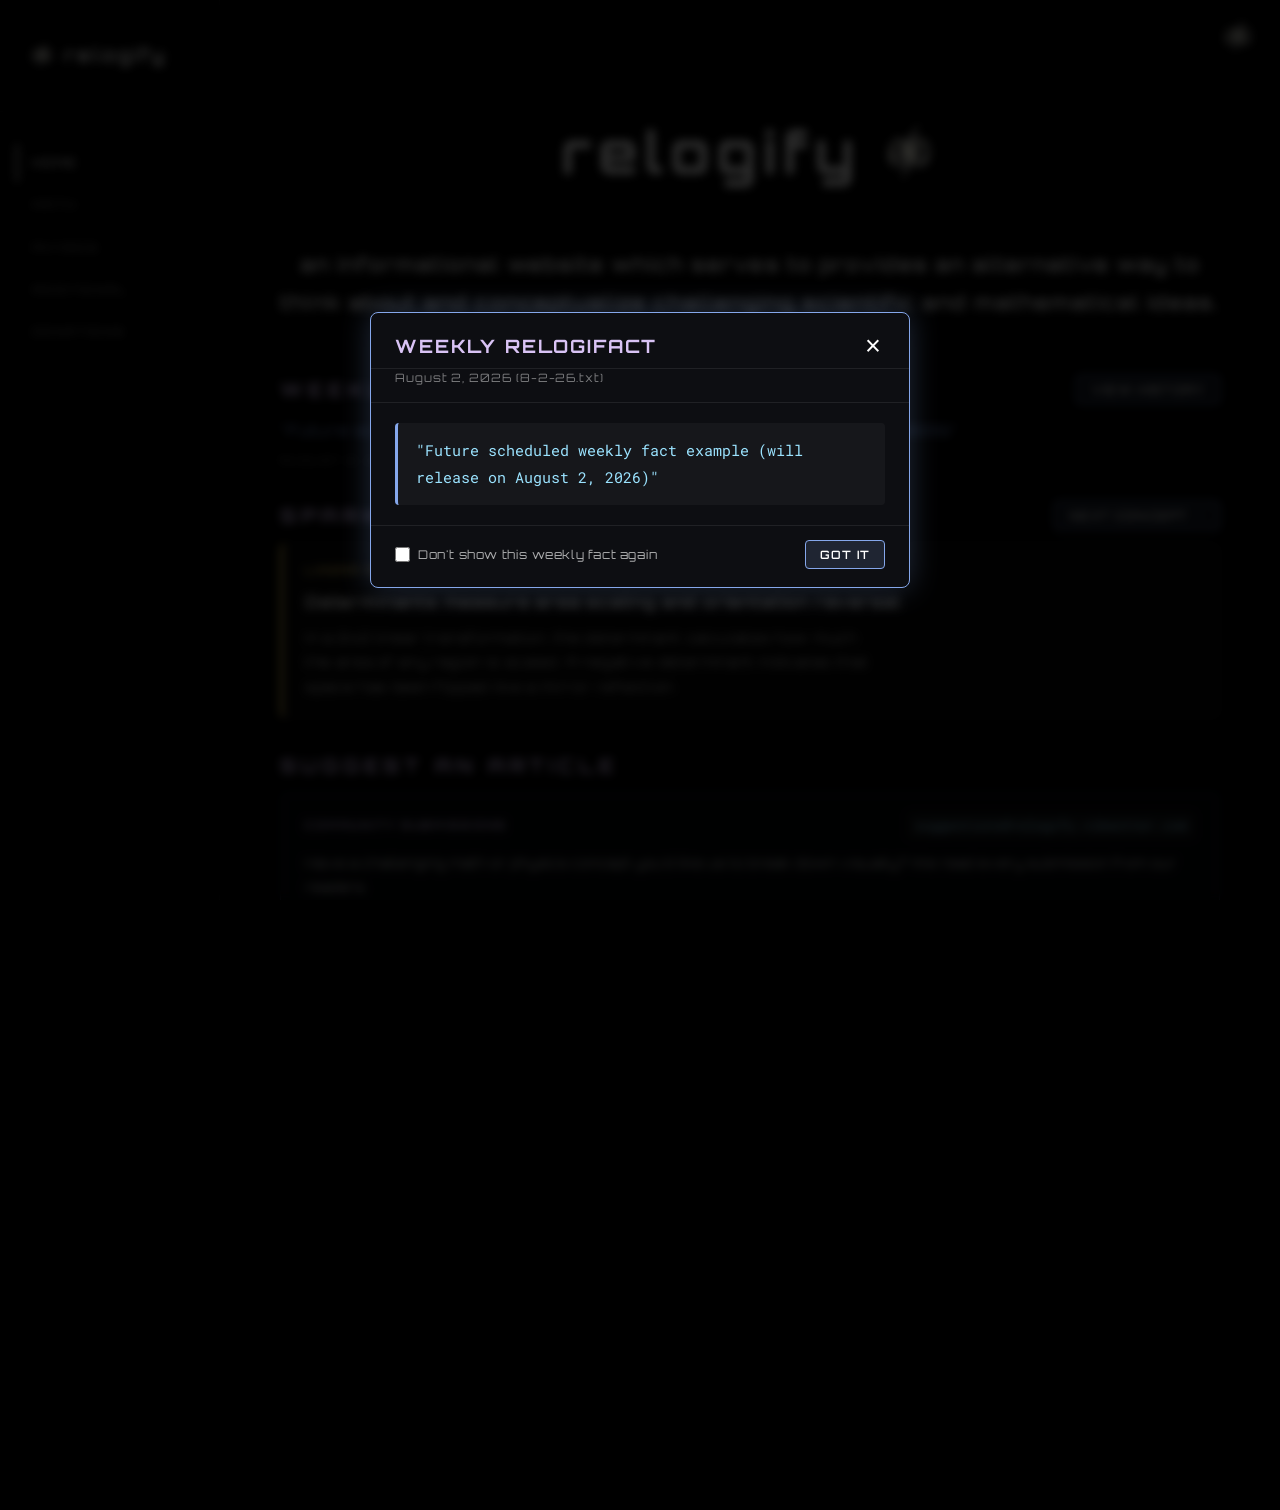
==== index.html @ 26fa9c1d "Fix #18: Add article suggestion email card and interactive concept explorer widget to homepage" ====
<!DOCTYPE html>

<!--

To add an image to any article

Drop the image file into images/
Copy the .article-layout block from the template
Change the src in .article-img-box img to point to your image
Add more .article-img-box divs if you need multiple images — they're all the same size automatically

---->>
<html lang="en">
<head>
  <meta charset="UTF-8">
  <meta name="viewport" content="width=device-width, initial-scale=1.0">
  <title>relogify</title>
  <meta name="description" content="An informational website which provides alternative ways to view and conceptualize challenging scientific and mathematical ideas. Updated every Sunday.">
  
  <link rel="canonical" href="https://relogify.vibeotter.com/">
  <meta property="og:url" content="https://relogify.vibeotter.com/">
  <meta property="og:title" content="relogify">
  <meta property="og:description" content="An informational website which provides alternative ways to view and conceptualize challenging scientific and mathematical ideas. Updated every Sunday.">
  <meta property="og:type" content="website">
  <meta property="og:image" content="https://relogify.vibeotter.com/images/og-cover.jpg">
  <meta name="twitter:card" content="summary_large_image">
  <meta name="twitter:title" content="relogify">
  <meta name="twitter:description" content="An informational website which provides alternative ways to view and conceptualize challenging scientific and mathematical ideas. Updated every Sunday.">
  <meta name="twitter:image" content="https://relogify.vibeotter.com/images/og-cover.jpg">
  
  <script type="application/ld+json">{"@context":"https://schema.org","@type":"WebSite","name":"relogify","url":"https://relogify.vibeotter.com/"}</script>
  
  <link rel="icon" type="image/png" href="images/favicon-1784979303819.png">
  <link rel="icon" type="image/png" sizes="16x16" href="images/favicon-16x16-1784979303819.png">
  <link rel="icon" type="image/png" sizes="32x32" href="images/favicon-32x32-1784979303819.png">
  <link rel="icon" type="image/png" sizes="48x48" href="images/favicon-48x48-1784979303819.png">
  <link rel="apple-touch-icon" sizes="180x180" href="images/apple-touch-icon-1784979303819.png">
  
  <link rel="preconnect" href="https://fonts.googleapis.com">
  <link rel="preconnect" href="https://fonts.gstatic.com" crossorigin>
  <link href="https://fonts.googleapis.com/css2?family=Orbitron:wght@400;500;600;700&family=Roboto+Mono:wght@400;500;700&display=swap" rel="stylesheet">
  <link rel="stylesheet" href="styles.css">
</head>
<body>
  <div class="layout">
    <!-- Sidebar Navigation -->
    <nav class="sidebar">
      <div class="sidebar-logo">
        <a href="index.html">
          <img src="images/lightning-bolt-infinity-logo.jpg" alt="Relogify logo" class="sidebar-logo-img">
          relogify
        </a>
      </div>
      <ul class="nav-links">
        <li><a href="index.html" class="nav-link active">Home</a></li>
        <li><a href="math.html" class="nav-link">Math</a></li>
        <li><a href="physics.html" class="nav-link">Physics</a></li>
        <li><a href="additional.html" class="nav-link">Additional</a></li>
        <li><a href="donations.html" class="nav-link">Donations</a></li>
      </ul>
    </nav>

    <!-- Main Content -->
    <main class="content">
      <div class="page-inner">
        <!-- Title -->
        <div class="site-main-title-wrap">
          <h1 class="site-main-title">relogify</h1>
          <img src="images/lightning-bolt-infinity-logo.jpg" alt="Relogify logo" class="home-title-logo">
        </div>

        <!-- Description -->
        <div class="section-block-2">
          <p class="section-text-4">an informational website which serves to provides an alternative way to think about and conceptualize challenging scientific and mathematical ideas.</p>
        <br>
        <br>
        </div>

        <!-- Weekly RelogiFact -->
        <div class="section-block">
          <div class="relogifact-header">
            <p class="section-label-big" style="margin: 0;">Weekly Relogifact</p>
            <button class="relogifact-history-btn" id="openHistoryBtn">View History</button>
          </div>
          <div class="current-weekly-fact" id="currentWeeklyFactBox">
            <div class="section-text-2" id="currentWeeklyFactText" style="font-size:0.95rem; line-height:1.8;">"<span class="section-text-3">1729</span> is the smallest number which can be expressed as the sum of two cubes in two different ways: <div class="math-equation">1729 = 1³ + 12³ = 9³ + 10³</div> This number is known as the Hardy-Ramanujan number, or Ramanujan's Constant, named after the mathematicians G.H. Hardy and Srinivasa Ramanujan."</div>
            <p class="section-label" id="currentWeeklyFactDate" style="margin-top: 8px;">July 30, 2026</p>
          </div>
        </div>

        <!-- Concept Explorer Widget -->
        <div class="section-block">
          <div class="relogifact-header">
            <p class="section-label-big" style="margin: 0;">Spark an Intuition &#9889;</p>
            <button class="relogifact-history-btn" id="nextConceptBtn">Next Concept &rarr;</button>
          </div>
          <div class="concept-explorer-card" id="conceptExplorerBox">
            <div class="concept-tag" id="conceptTag">LINEAR ALGEBRA</div>
            <p class="section-text-2" id="conceptTitle" style="font-size:1.02rem; font-weight:700; color:#fff; margin-bottom:8px;">Determinants measure area scaling and orientation reversal</p>
            <p class="section-text" id="conceptDesc" style="font-size:0.85rem; line-height:1.8; color:rgba(255,255,255,0.75);">In a 2x2 linear transformation, the determinant calculates how much the area of any region is scaled. A negative determinant indicates that space has been flipped like a mirror reflection.</p>
          </div>
        </div>

        <!-- Embedded Article Suggestion Email Card -->
        <div class="section-block">
          <p class="section-label-big">Suggest an Article</p>
          <div class="suggestion-card">
            <div class="suggestion-header">
              <span class="suggestion-tag">COMMUNITY SUBMISSIONS</span>
              <span class="suggestion-email">suggestions@relogify.vibeotter.com</span>
            </div>
            <p class="suggestion-desc">
              Have a challenging math or physics concept you'd like us to break down visually? We read every submission from our readers.
            </p>
            <div class="suggestion-actions">
              <a href="mailto:suggestions@relogify.vibeotter.com?subject=Relogify%20Article%20Suggestion" class="relogifact-history-btn suggestion-btn">
                &#9993; Email Suggestion
              </a>
            </div>
          </div>
        </div>

        <!-- Guide -->
        <div class="section-block">
          <p class="section-label">Guide</p>
          <p class="section-text">Click on the sidebar on the left and check out a section you're interested in. Click on any article for any topics in the section.</p>
        </div>

        <!-- Contact -->
        <div class="contact-section">
          <h2 class="contact-heading">Contact</h2>
          <div class="contact-boxes">
            <div class="contact-box">
              <p>Author and Founder: Prajwal Sharma- Gaire</p>
              <p>Email: gaireprajwal4@gmail.com</p>
              <p>Baltimore, Maryland</p>
            <br>
              <p> Web Admin and Frontend Developer: John Cummiskey </p>
              <p>Email: JohnMCummiskey@protonmail.com </p>
              <p>Baltimore, Maryland</p>
            </div>
            <div class="contact-box contact-box-right">
              <p>This website was created with the intention to spread what I know and love about math and science to other people, make sure to check out the Additional section!</p>
            </div>
          </div>
        </div>
      </div>
    </main>
  </div>

  <!-- ============================================================
       RELOGIFACT HISTORY MODAL POPUP
       Shows the date and fact of each Relogifact of the week.
       To add a new weekly Relogifact:
       1. Create a US date text file in weekly-facts/ (e.g. 8-6-26.txt)
       2. Add the filename to weekly-facts/index.txt
       ============================================================ -->
  <div class="modal-overlay" id="historyModal">
    <div class="modal-box">
      <div class="modal-header">
        <h2 class="modal-title">Weekly Relogifact History</h2>
        <div class="modal-header-actions">
          <button class="relogifact-history-btn sort-btn" id="sortHistoryBtn">Sort: Newest First &#8595;</button>
          <button class="modal-close" id="closeHistoryBtn" aria-label="Close modal">&times;</button>
        </div>
      </div>
      <p class="modal-subtitle">Archive of past weekly Relogifacts</p>
      <div class="modal-body" id="historyModalBody">
        <!-- Automatically populated from weekly-facts/ folder -->
      </div>
    </div>
  </div>

  <!-- ============================================================
       LATEST WEEKLY FACT POPUP MODAL
       Automatically pops up with the latest txt file from weekly-facts/
       Includes "Don't show again" option stored in localStorage
       ============================================================ -->
  <div class="modal-overlay" id="latestFactModal">
    <div class="modal-box latest-fact-box">
      <div class="modal-header">
        <h2 class="modal-title">Weekly Relogifact</h2>
        <button class="modal-close" id="closeLatestFactBtn" aria-label="Close modal">&times;</button>
      </div>
      <p class="modal-subtitle" id="latestFactDate">Loading date...</p>
      <div class="modal-body">
        <div class="latest-fact-text" id="latestFactText">
          Loading latest weekly fact...
        </div>
      </div>
      <div class="modal-footer">
        <label class="dont-show-again-label">
          <input type="checkbox" id="dontShowAgainCheckbox">
          <span>Don't show this weekly fact again</span>
        </label>
        <button class="relogifact-history-btn" id="closeLatestFactActionBtn">Got It</button>
      </div>
    </div>
  </div>

  <!-- Mobile Nav Toggle -->
  <button class="mobile-toggle" id="mobileToggle" aria-label="Toggle navigation">&#9776;</button>

  <img src="images/lightning-bolt-infinity-logo.jpg" alt="Relogify logo" class="top-right-logo">
  <script src="script.js" defer></script>
</body>
</html>
---- styles.css ----
/* ============================================
   RELOGIFY — Minimalistic Black & White Theme
   Font: Orbitron
============================================ */

*, *::before, *::after {
  box-sizing: border-box;
  margin: 0;
  padding: 0;
}

html, body {
  height: 100%;
  background-color: #000;
  color: #fff;
  font-family: 'Orbitron', Arial, sans-serif;
  font-size: 16px;
  line-height: 1.6;
  overflow-x: hidden;
}

a {
  color: inherit;
  text-decoration: none;
}

/* ============================================
   LAYOUT
============================================ */

.layout {
  display: flex;
  min-height: 100vh;
}

/* ============================================
   SIDEBAR
============================================ */

.sidebar {
  width: 220px;
  min-width: 220px;
  background-color: #000;
  border-right: 1px solid rgba(255, 255, 255, 0.1);
  display: flex;
  flex-direction: column;
  padding: 40px 0;
  position: fixed;
  top: 0;
  left: 0;
  height: 100vh;
  z-index: 100;
  transition: transform 0.3s ease;
}

.sidebar-logo {
  padding: 0 28px 40px;
  border-bottom: 1px solid rgba(255, 255, 255, 0.08);
  margin-bottom: 32px;
}

.sidebar-logo a {
  font-size: 1.2rem;
  font-weight: 700;
  letter-spacing: 0.15em;
  text-transform: lowercase;
  color: #fff;
  transition: opacity 0.2s ease;
  display: flex;
  align-items: center;
  gap: 8px;
}

.sidebar-logo a:hover {
  opacity: 0.7;
}

.nav-links {
  list-style: none;
  display: flex;
  flex-direction: column;
  gap: 4px;
  padding: 0 16px;
}

.nav-link {
  display: block;
  padding: 10px 14px;
  font-size: 0.72rem;
  font-weight: 500;
  letter-spacing: 0.12em;
  text-transform: uppercase;
  color: rgba(255, 255, 255, 0.45);
  border-left: 2px solid transparent;
  transition: color 0.2s ease, border-color 0.2s ease;
}

.nav-link:hover {
  color: #fff;
  border-left-color: rgba(255, 255, 255, 0.4);
}

.nav-link.active {
  color: #fff;
  border-left-color: #fff;
}

/* ============================================
   MAIN CONTENT
============================================ */

.content {
  margin-left: 220px;
  flex: 1;
  min-height: 100vh;
  display: flex;
  align-items: flex-start;
  padding: 80px 60px;
}

.page-inner {
  max-width: 960px;
  width: 100%;
}

.page-title {
  font-size: 37px;
  font-weight: 700;
  letter-spacing: 0.1em;
  text-transform: uppercase;
  line-height: 1.2;
  color: #fff;
}

.divider {
  width: 48px;
  height: 2px;
  background-color: #fff;
  margin: 24px 0;
  opacity: 0.6;
}

.page-intro {
  font-size: 0.85rem;
  font-weight: 400;
  letter-spacing: 0.06em;
  color: rgba(255, 255, 255, 0.6);
  max-width: 560px;
  line-height: 1.9;
}

/* ============================================
   LOGO IMAGE
============================================ */

.sidebar-logo-img {
  width: 28px;
  height: 28px;
  object-fit: contain;
  flex-shrink: 0;
}

.top-right-logo {
  position: fixed;
  top: 18px;
  right: 24px;
  z-index: 200;
  width: 36px;
  height: 36px;
  object-fit: contain;
  opacity: 0.9;
  transition: opacity 0.2s ease;
}

.top-right-logo:hover {
  opacity: 1;
}

/* ============================================
   HOMEPAGE — SITE MAIN TITLE
============================================ */

.site-main-title-wrap {
  display: flex;
  align-items: center;
  justify-content: center;
  gap: 18px;
  margin-bottom: 48px;
}

.site-main-title {
  font-size: clamp(2rem, 6vw, 3.6rem);
  font-weight: 700;
  letter-spacing: 0.12em;
  text-transform: lowercase;
  color: #fff;
  margin-bottom: 0;
}

.home-title-logo {
  width: clamp(40px, 6vw, 60px);
  height: clamp(40px, 6vw, 60px);
  object-fit: contain;
}

/* ============================================
   HOMEPAGE — SECTION BLOCKS
============================================ */

.section-block {
  margin-bottom: 32px;
}

.section-block-2 {
  margin-bottom:0px;
}

/* ============================================
   TYPOGRAPHY — SECTIONS & LABELS
============================================ */

.section-label,
.article-text .section-label,
.article-text p.section-label {
  font-family: 'Orbitron', Arial, sans-serif;
  font-size: 0.6rem;
  font-weight: 700;
  letter-spacing: 0.25em;
  text-transform: uppercase;
  color: rgba(255, 255, 255, 0.35);
  margin-bottom: 10px;
}

.section-label-big,
.article-text .section-label-big,
.article-text p.section-label-big {
  font-family: 'Orbitron', Arial, sans-serif;
  font-size: 1.22rem;
  font-weight: 700;
  letter-spacing: 0.25em;
  text-transform: uppercase;
  color: rgb(217, 195, 245);
  margin-bottom: 10px;
}

.section-text {
  font-family: 'Orbitron', Arial, sans-serif;
  font-size: 0.82rem;
  font-weight: 400;
  letter-spacing: 0.05em;
  color: rgb(255, 255, 255);
  line-height: 1.9;
  max-width: 580px;
}

.section-text-2 {
  font-family: 'Orbitron', Arial, sans-serif;
  font-size: 0.82rem;
  font-weight: 400;
  letter-spacing: 0.05em;
  color: rgb(133, 167, 235);
  line-height: 1.9;
  max-width: 100%;
}

.section-text-3,
.article-text .section-text-3,
.article-text p.section-text-3,
.article-text span.section-text-3 {
  font-family: 'Orbitron', Arial, sans-serif;
  font-size: 0.95rem;
  font-weight: 600;
  letter-spacing: 0.05em;
  color: rgba(231, 56, 94, 0.932);
  line-height: 1.9;
  max-width: 100%;
}

.section-text-4 {
  font-family: 'Orbitron', Arial, sans-serif;
  font-size: 1.267rem;
  font-weight: 700;
  letter-spacing: 0.05em;
  color: rgba(255, 255, 255, 0.881);
  line-height: 1.9;
  max-width: 100%;
  text-align: center;
}

/* ============================================
   ARTICLE SUBHEADINGS & HIGHLIGHT TEXT
============================================ */

.subheading-purple,
.article-text .subheading-purple,
.article-text p.subheading-purple {
  font-family: 'Orbitron', Arial, sans-serif;
  font-size: 1.05rem;
  font-weight: 700;
  letter-spacing: 0.15em;
  text-transform: uppercase;
  color: rgb(217, 195, 245);
  margin-top: 24px;
  margin-bottom: 12px;
}

.subheading-red,
.article-text .subheading-red,
.article-text p.subheading-red {
  font-family: 'Orbitron', Arial, sans-serif;
  font-size: 1.05rem;
  font-weight: 700;
  letter-spacing: 0.08em;
  color: rgba(231, 56, 94, 0.932);
  margin-top: 24px;
  margin-bottom: 12px;
}

.subheading-yellow,
.article-text .subheading-yellow,
.article-text p.subheading-yellow {
  font-family: 'Orbitron', Arial, sans-serif;
  font-size: 1.22rem;
  font-weight: 700;
  letter-spacing: 0.2em;
  text-transform: uppercase;
  color: #ffd866;
  margin-top: 24px;
  margin-bottom: 12px;
}

.text-red,
.article-text .text-red,
.article-text span.text-red,
.article-text u.text-red {
  font-family: 'Orbitron', Arial, sans-serif;
  font-weight: 700;
  color: rgba(231, 56, 94, 0.932);
}

.text-yellow,
.article-text .text-yellow,
.article-text span.text-yellow {
  font-family: 'Orbitron', Arial, sans-serif;
  font-weight: 700;
  color: #ffd866;
}

.text-green,
.article-text .text-green,
.article-text span.text-green {
  font-family: 'Orbitron', Arial, sans-serif;
  font-weight: 700;
  color: #69f0ae;
}

.article-note,
.article-text .article-note,
.article-text p.article-note {
  font-size: 0.78rem;
  color: rgba(255, 255, 255, 0.45);
  line-height: 1.7;
  font-style: italic;
  margin: 12px 0;
}

/* ============================================
   HOMEPAGE — CONTACT
============================================ */

.contact-section {
  margin-top: 56px;
}

.contact-heading {
  font-size: clamp(1.4rem, 3vw, 2rem);
  font-weight: 700;
  letter-spacing: 0.12em;
  text-transform: uppercase;
  color: #fff;
  margin-bottom: 28px;
}

.contact-boxes {
  display: grid;
  grid-template-columns: 1fr 1fr;
  gap: 0;
  border: 1px solid rgba(255, 255, 255, 0.15);
  border-bottom: none;
}

.contact-box {
  padding: 28px 24px;
  font-size: 0.78rem;
  font-weight: 400;
  letter-spacing: 0.05em;
  color: rgba(255, 255, 255, 0.75);
  line-height: 1.85;
}

.contact-box-right {
  border-left: 1px solid rgba(255, 255, 255, 0.15);
}

/* ============================================
   SECTION PAGES — SUBTITLE & ARTICLE LIST
============================================ */

.section-subtitle {
  font-family: 'Orbitron', Arial, sans-serif;
  font-size: 21px;
  font-weight: 600;
  letter-spacing: 0.06em;
  color: #d6d6d6;
  line-height: 1.7;
  margin-bottom: 28px;
}

.section-click-prompt {
  font-family: 'Orbitron', Arial, sans-serif;
  font-size: 16px;
  font-weight: 400;
  letter-spacing: 0.08em;
  color: rgba(255, 255, 255, 0.45);
  margin-bottom: 24px;
}

.article-list {
  list-style: none;
  padding: 0;
  margin: 0;
  display: flex;
  flex-direction: column;
  gap: 14px;
}

.article-list li a {
  font-size: 0.82rem;
  font-weight: 500;
  letter-spacing: 0.08em;
  color: #fff;
  text-decoration: none;
  transition: opacity 0.2s ease;
}

.article-list li a:hover {
  opacity: 0.55;
}

/* ============================================
   ARTICLE PAGES — TEXT & IMAGE LAYOUT SYSTEM
   ============================================

   Use this system on every article page:

   <div class="article-layout">
     <div class="article-text">
       <p>Your article text here...</p>
     </div>
     <div class="article-images">
       <div class="article-img-box">
         <img src="images/your-image.png" alt="Description">
       </div>
       <!-- Add more .article-img-box blocks for more images -->
     </div>
   </div>

   Each .article-img-box is equally sized.
   Images never touch text — 7px gap is enforced.
============================================ */

.article-layout {
  display: flex;
  flex-direction: row;
  align-items: flex-start;
  gap: 7px;
  margin-top: 8px;
}

.article-text {
  flex: 1;
  min-width: 0;
}

.article-text p:not([class*="section-"]) {
  font-size: 0.85rem;
  font-weight: 400;
  letter-spacing: 0.04em;
  color: rgba(255, 255, 255, 0.8);
  line-height: 2;
}

.article-images {
  display: flex;
  flex-direction: column;
  gap: 7px;
  width: 280px;
  min-width: 280px;
  flex-shrink: 0;
}

.article-img-box {
  width: 280px;
  height: 210px;
  background-color: rgba(255, 255, 255, 0.03);
  border: 1px solid rgba(255, 255, 255, 0.1);
  border-radius: 6px;
  overflow: hidden;
  display: flex;
  align-items: center;
  justify-content: center;
}

.article-img-box img {
  width: 100%;
  height: 100%;
  object-fit: contain;
  padding: 6px;
}

/* Big image box modifier for featured or proof diagrams */
.article-img-box.big,
.article-img-box-big {
  width: 100%;
  max-width: 720px;
  height: auto;
  min-height: 380px;
  background-color: rgba(255, 255, 255, 0.03);
  border: 1px solid rgba(255, 255, 255, 0.1);
  border-radius: 6px;
  overflow: hidden;
  display: flex;
  align-items: center;
  justify-content: center;
  margin: 24px 0;
}

.article-img-box.big img,
.article-img-box-big img {
  width: 100%;
  height: auto;
  max-height: 520px;
  object-fit: contain;
  padding: 12px;
}

/* ============================================
   MATH EQUATIONS & NOTATION
   Use .math-equation for standalone equations
   Use .math-inline for inline math notation
============================================ */

.math-equation {
  font-family: 'Roboto Mono', 'Courier New', monospace;
  font-size: 0.95rem;
  font-weight: 500;
  color: #9be3ff;
  background-color: rgba(255, 255, 255, 0.04);
  border-left: 3px solid rgb(133, 167, 235);
  padding: 10px 16px;
  margin: 14px 0;
  border-radius: 4px;
  display: block;
  width: fit-content;
  max-width: 100%;
  overflow-x: auto;
  line-height: 1.6;
  letter-spacing: 0.02em;
}

.math-inline {
  font-family: 'Roboto Mono', 'Courier New', monospace;
  font-size: 0.9rem;
  font-weight: 500;
  color: #9be3ff;
  background-color: rgba(255, 255, 255, 0.05);
  padding: 2px 6px;
  border-radius: 4px;
}

/* ============================================
   WIP (WORK IN PROGRESS) SYMBOL FOR UNFINISHED ARTICLES
   How to use:
   Add <span class="wip-badge">🚧 WIP</span> after any unfinished article link
   Or add class="wip" to any <a> tag
============================================ */

.wip-badge,
a.wip::after {
  display: inline-block;
  font-size: 0.65rem;
  font-weight: 700;
  letter-spacing: 0.12em;
  text-transform: uppercase;
  color: #ffd866;
  background-color: rgba(255, 216, 102, 0.12);
  border: 1px solid rgba(255, 216, 102, 0.35);
  padding: 2px 7px;
  border-radius: 4px;
  margin-left: 8px;
  vertical-align: middle;
}

a.wip::after {
  content: "🚧 WIP";
}

/* ============================================
   ARTICLE BODY (fallback for plain text pages)
============================================ */

.article-body {
  font-size: 0.85rem;
  font-weight: 400;
  letter-spacing: 0.04em;
  color: rgba(255, 255, 255, 0.8);
  line-height: 2;
  max-width: 640px;
}

/* ============================================
   CARDS (Homepage)
============================================ */

.card-grid {
  display: grid;
  grid-template-columns: repeat(auto-fit, minmax(240px, 1fr));
  gap: 20px;
  margin-top: 52px;
}

.card {
  display: block;
  border: 1px solid rgba(255, 255, 255, 0.12);
  padding: 32px 28px;
  transition: border-color 0.25s ease, background-color 0.25s ease;
  cursor: pointer;
}

.card:hover {
  border-color: rgba(255, 255, 255, 0.5);
  background-color: rgba(255, 255, 255, 0.03);
}

.card-label {
  display: block;
  font-size: 0.65rem;
  font-weight: 600;
  letter-spacing: 0.2em;
  color: rgba(255, 255, 255, 0.3);
  margin-bottom: 14px;
}

.card-title {
  font-size: 1rem;
  font-weight: 700;
  letter-spacing: 0.1em;
  text-transform: uppercase;
  color: #fff;
  margin-bottom: 12px;
}

.card-desc {
  font-size: 0.75rem;
  font-weight: 400;
  letter-spacing: 0.05em;
  color: rgba(255, 255, 255, 0.5);
  line-height: 1.85;
}

/* ============================================
   DONATION BUTTON
============================================ */

.donation-button {
  display: inline-block;
  padding: 10px 22px;
  border-radius: 6px;
  color: inherit;
  border: 2px solid currentColor;
  font-weight: 600;
  text-decoration: none;
  margin-top: 32px;
  transition: background-color 0.2s ease, color 0.2s ease;
}

.donation-button:hover {
  background-color: #fff;
  color: #000;
}

/* ============================================
   MOBILE TOGGLE BUTTON
============================================ */

.mobile-toggle {
  display: none;
  position: fixed;
  top: 18px;
  left: 18px;
  z-index: 200;
  background: #000;
  border: 1px solid rgba(255, 255, 255, 0.25);
  color: #fff;
  font-size: 1.1rem;
  width: 40px;
  height: 40px;
  cursor: pointer;
  align-items: center;
  justify-content: center;
  font-family: 'Orbitron', Arial, sans-serif;
}

/* ============================================
   RELOGIFACT HISTORY FEATURE (BUTTON & MODAL)
============================================ */

.relogifact-header {
  display: flex;
  align-items: center;
  justify-content: space-between;
  flex-wrap: wrap;
  gap: 12px;
  margin-bottom: 12px;
}

.current-weekly-fact {
  margin-top: 10px;
}

.relogifact-history-btn {
  font-family: 'Orbitron', sans-serif;
  font-size: 0.72rem;
  font-weight: 600;
  letter-spacing: 0.1em;
  text-transform: uppercase;
  color: #fff;
  background-color: rgba(133, 167, 235, 0.15);
  border: 1px solid rgb(133, 167, 235);
  border-radius: 4px;
  padding: 6px 14px;
  cursor: pointer;
  transition: all 0.2s ease;
}

.relogifact-history-btn:hover {
  background-color: rgb(133, 167, 235);
  color: #000;
  box-shadow: 0 0 12px rgba(133, 167, 235, 0.4);
}

/* Modal Overlay */
.modal-overlay {
  position: fixed;
  top: 0;
  left: 0;
  width: 100%;
  height: 100%;
  background-color: rgba(0, 0, 0, 0.82);
  backdrop-filter: blur(5px);
  z-index: 1000;
  display: flex;
  align-items: center;
  justify-content: center;
  padding: 20px;
  opacity: 0;
  visibility: hidden;
  transition: opacity 0.25s ease, visibility 0.25s ease;
}

.modal-overlay.open {
  opacity: 1;
  visibility: visible;
}

/* Modal Box */
.modal-box {
  background-color: #0d0e12;
  border: 1px solid rgba(255, 255, 255, 0.18);
  border-radius: 8px;
  width: 100%;
  max-width: 620px;
  max-height: 80vh;
  display: flex;
  flex-direction: column;
  box-shadow: 0 10px 40px rgba(0, 0, 0, 0.9);
  overflow: hidden;
}

.modal-header {
  display: flex;
  align-items: center;
  justify-content: space-between;
  padding: 18px 24px 8px;
  border-bottom: 1px solid rgba(255, 255, 255, 0.08);
}

.modal-title {
  font-size: 1.15rem;
  font-weight: 700;
  letter-spacing: 0.1em;
  text-transform: uppercase;
  color: rgb(217, 195, 245);
  margin: 0;
}

.modal-close {
  background: none;
  border: none;
  color: #fff;
  font-size: 1.7rem;
  line-height: 1;
  cursor: pointer;
  padding: 0 4px;
  transition: color 0.2s ease;
}

.modal-close:hover {
  color: rgba(231, 56, 94, 0.932);
}

.modal-subtitle {
  font-size: 0.72rem;
  letter-spacing: 0.08em;
  color: rgba(255, 255, 255, 0.45);
  padding: 0 24px 14px;
  margin: 0;
  border-bottom: 1px solid rgba(255, 255, 255, 0.08);
}

/* Modal Body (scrollable list of cards) */
.modal-body {
  padding: 20px 24px;
  overflow-y: auto;
  display: flex;
  flex-direction: column;
  gap: 16px;
}

/* Individual History Card */
.history-card {
  background-color: rgba(255, 255, 255, 0.03);
  border: 1px solid rgba(255, 255, 255, 0.1);
  border-radius: 6px;
  padding: 16px;
  transition: border-color 0.2s ease;
}

.history-card:hover {
  border-color: rgb(133, 167, 235);
}

.history-date {
  font-size: 0.75rem;
  font-weight: 700;
  letter-spacing: 0.15em;
  text-transform: uppercase;
  color: rgb(133, 167, 235);
  margin-bottom: 8px;
}

.history-fact {
  font-size: 0.85rem;
  line-height: 1.8;
  color: rgba(255, 255, 255, 0.85);
}

/* ============================================
   INTERACTIVE HOMEPAGE WIDGETS & SUGGESTION EMAIL
============================================ */

.concept-explorer-card {
  background: rgba(255, 255, 255, 0.03);
  border: 1px solid rgba(255, 255, 255, 0.15);
  border-left: 3px solid #ffd866;
  border-radius: 6px;
  padding: 18px 22px;
  transition: all 0.25s ease;
}

.concept-explorer-card:hover {
  border-color: rgba(255, 216, 102, 0.5);
  box-shadow: 0 0 20px rgba(255, 216, 102, 0.12);
}

.concept-tag {
  font-family: 'Orbitron', Arial, sans-serif;
  font-size: 0.65rem;
  font-weight: 700;
  letter-spacing: 0.18em;
  color: #ffd866;
  margin-bottom: 8px;
}

.suggestion-card {
  background: rgba(133, 167, 235, 0.04);
  border: 1px solid rgba(133, 167, 235, 0.25);
  border-radius: 8px;
  padding: 20px 24px;
  display: flex;
  flex-direction: column;
  gap: 12px;
  transition: all 0.25s ease;
}

.suggestion-card:hover {
  border-color: rgb(133, 167, 235);
  box-shadow: 0 0 24px rgba(133, 167, 235, 0.2);
}

.suggestion-header {
  display: flex;
  align-items: center;
  justify-content: space-between;
  flex-wrap: wrap;
  gap: 10px;
}

.suggestion-tag {
  font-family: 'Orbitron', Arial, sans-serif;
  font-size: 0.65rem;
  font-weight: 700;
  letter-spacing: 0.18em;
  color: rgb(217, 195, 245);
}

.suggestion-email {
  font-family: 'Roboto Mono', monospace;
  font-size: 0.8rem;
  color: #9be3ff;
  background: rgba(255, 255, 255, 0.06);
  padding: 3px 8px;
  border-radius: 4px;
}

.suggestion-desc {
  font-size: 0.84rem;
  line-height: 1.8;
  color: rgba(255, 255, 255, 0.8);
  margin: 0;
}

.suggestion-actions {
  display: flex;
  justify-content: flex-start;
  margin-top: 4px;
}

.suggestion-btn {
  text-decoration: none;
  display: inline-block;
}

/* ============================================
   LATEST WEEKLY FACT POPUP & ARCHIVE ENHANCEMENTS
============================================ */

.latest-fact-box {
  max-width: 540px;
  border: 1px solid rgb(133, 167, 235);
  box-shadow: 0 0 30px rgba(133, 167, 235, 0.25);
}

.latest-fact-text {
  font-family: 'Roboto Mono', 'Courier New', monospace;
  font-size: 0.95rem;
  line-height: 1.8;
  color: #9be3ff;
  background: rgba(255, 255, 255, 0.04);
  border-left: 3px solid rgb(133, 167, 235);
  padding: 14px 18px;
  border-radius: 4px;
}

.modal-footer {
  display: flex;
  align-items: center;
  justify-content: space-between;
  flex-wrap: wrap;
  gap: 12px;
  padding: 14px 24px 18px;
  border-top: 1px solid rgba(255, 255, 255, 0.08);
}

.dont-show-again-label {
  display: flex;
  align-items: center;
  gap: 8px;
  font-size: 0.75rem;
  letter-spacing: 0.05em;
  color: rgba(255, 255, 255, 0.65);
  cursor: pointer;
  user-select: none;
}

.dont-show-again-label input[type="checkbox"] {
  accent-color: rgb(133, 167, 235);
  cursor: pointer;
  width: 15px;
  height: 15px;
}

.modal-header-actions {
  display: flex;
  align-items: center;
  gap: 12px;
}

.sort-btn {
  font-size: 0.65rem;
  padding: 4px 10px;
}

/* ============================================
   RESPONSIVE
============================================ */

@media (max-width: 768px) {
  .mobile-toggle {
    display: flex;
  }

  .sidebar {
    transform: translateX(-100%);
  }

  .sidebar.open {
    transform: translateX(0);
  }

  .content {
    margin-left: 0;
    padding: 80px 24px 40px;
  }

  .card-grid {
    grid-template-columns: 1fr;
  }

  .contact-boxes {
    grid-template-columns: 1fr;
  }

  .contact-box-right {
    border-left: none;
    border-top: 1px solid rgba(255, 255, 255, 0.15);
  }

  /* Article layout stacks on mobile */
  .article-layout {
    flex-direction: column;
  }

  .article-images {
    width: 100%;
    min-width: auto;
    flex-direction: row;
    flex-wrap: wrap;
  }

  .article-img-box {
    width: 100%;
    height: auto;
    aspect-ratio: 4 / 3;
  }

  .article-img-box.big,
  .article-img-box-big {
    width: 100%;
    height: auto;
    min-height: 220px;
    aspect-ratio: auto;
  }
}

@media (max-width: 480px) {
  .page-title {
    font-size: 37px;
  }

  .content {
    padding: 80px 20px 40px;
  }

  .modal-box {
    max-height: 90vh;
  }

  .modal-header, .modal-body {
    padding-left: 16px;
    padding-right: 16px;
  }
}
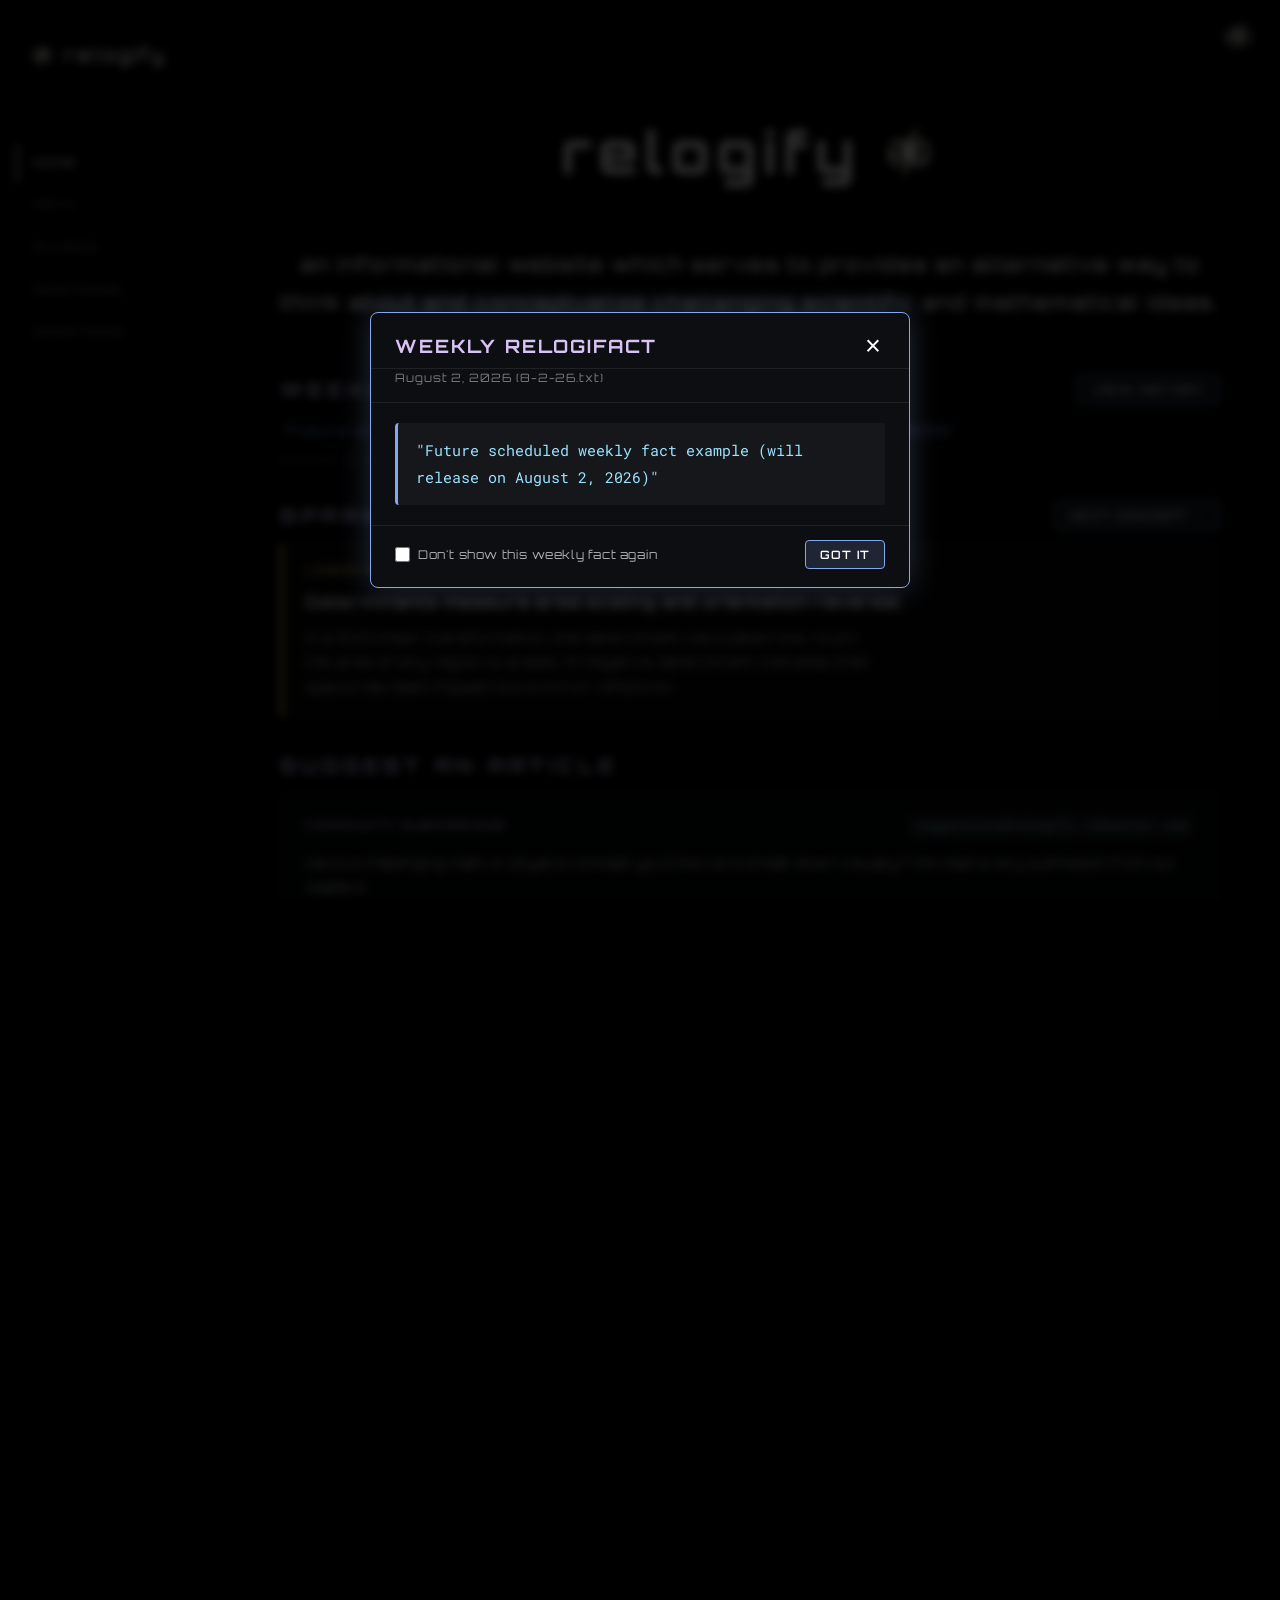
==== commit 7e37ec4d: "Fix #19: Upgrade Contact section with Creator Profile cards, photo avatar placeholders, and resume/p" ====
--- a/index.html
+++ b/index.html
@@ -126,22 +126,53 @@
           <p class="section-text">Click on the sidebar on the left and check out a section you're interested in. Click on any article for any topics in the section.</p>
         </div>
 
-        <!-- Contact -->
+        <!-- Creators & Contact Section -->
         <div class="contact-section">
-          <h2 class="contact-heading">Contact</h2>
-          <div class="contact-boxes">
-            <div class="contact-box">
-              <p>Author and Founder: Prajwal Sharma- Gaire</p>
-              <p>Email: gaireprajwal4@gmail.com</p>
-              <p>Baltimore, Maryland</p>
-            <br>
-              <p> Web Admin and Frontend Developer: John Cummiskey </p>
-              <p>Email: JohnMCummiskey@protonmail.com </p>
-              <p>Baltimore, Maryland</p>
-            </div>
-            <div class="contact-box contact-box-right">
-              <p>This website was created with the intention to spread what I know and love about math and science to other people, make sure to check out the Additional section!</p>
-            </div>
+          <h2 class="contact-heading">Creators & Contact</h2>
+          <div class="creator-cards">
+            <!-- Creator 1: Author and Founder -->
+            <div class="creator-card">
+              <div class="creator-avatar-wrap">
+                <img src="images/lightning-bolt-infinity-logo.jpg" alt="Prajwal Sharma-Gaire avatar placeholder" class="creator-avatar">
+              </div>
+              <div class="creator-info">
+                <h3 class="creator-name">Prajwal Sharma-Gaire</h3>
+                <p class="creator-role">Author & Founder</p>
+                <p class="creator-location">&#128205; Baltimore, Maryland</p>
+                <p class="creator-bio">
+                  Passionate about theoretical physics, mathematical proofs, and providing intuitive geometric explanations for challenging scientific ideas. Dedicated to making advanced math and science accessible to curious minds.
+                </p>
+                <div class="creator-links">
+                  <a href="mailto:gaireprajwal4@gmail.com" class="relogifact-history-btn creator-btn">&#9993; Email</a>
+                  <a href="#" class="relogifact-history-btn creator-btn creator-btn-alt" title="Portfolio placeholder">Portfolio</a>
+                  <a href="#" class="relogifact-history-btn creator-btn creator-btn-alt" title="Resume placeholder">Resume</a>
+                </div>
+              </div>
+            </div>
+
+            <!-- Creator 2: Web Admin and Frontend Developer -->
+            <div class="creator-card">
+              <div class="creator-avatar-wrap">
+                <img src="images/lightning-bolt-infinity-logo.jpg" alt="John Cummiskey avatar placeholder" class="creator-avatar">
+              </div>
+              <div class="creator-info">
+                <h3 class="creator-name">John Cummiskey</h3>
+                <p class="creator-role">Web Admin & Frontend Developer</p>
+                <p class="creator-location">&#128205; Baltimore, Maryland</p>
+                <p class="creator-bio">
+                  Focused on building clean, high-performance static websites with futuristic sci-fi aesthetics and responsive interactive experiences. Experienced in vanilla frontend architecture and UX design.
+                </p>
+                <div class="creator-links">
+                  <a href="mailto:JohnMCummiskey@protonmail.com" class="relogifact-history-btn creator-btn">&#9993; Email</a>
+                  <a href="#" class="relogifact-history-btn creator-btn creator-btn-alt" title="Portfolio placeholder">Portfolio</a>
+                  <a href="#" class="relogifact-history-btn creator-btn creator-btn-alt" title="GitHub placeholder">GitHub</a>
+                </div>
+              </div>
+            </div>
+          </div>
+
+          <div class="contact-footer-note">
+            <p>This website was created with the intention to spread what I know and love about math and science to other people, make sure to check out the Additional section!</p>
           </div>
         </div>
       </div>
--- a/styles.css
+++ b/styles.css
@@ -1012,6 +1012,120 @@
 }
 
 /* ============================================
+   CREATORS & CONTACT SECTION (RESUME/PORTFOLIO READY)
+============================================ */
+
+.creator-cards {
+  display: grid;
+  grid-template-columns: repeat(auto-fit, minmax(280px, 1fr));
+  gap: 20px;
+  margin-top: 18px;
+  margin-bottom: 24px;
+}
+
+.creator-card {
+  background: rgba(255, 255, 255, 0.03);
+  border: 1px solid rgba(255, 255, 255, 0.15);
+  border-radius: 8px;
+  padding: 22px;
+  display: flex;
+  flex-direction: column;
+  gap: 16px;
+  transition: all 0.25s ease;
+}
+
+.creator-card:hover {
+  border-color: rgb(217, 195, 245);
+  box-shadow: 0 0 25px rgba(217, 195, 245, 0.12);
+}
+
+.creator-avatar-wrap {
+  width: 72px;
+  height: 72px;
+  border-radius: 50%;
+  overflow: hidden;
+  border: 2px solid rgb(133, 167, 235);
+  background: rgba(0, 0, 0, 0.5);
+  flex-shrink: 0;
+}
+
+.creator-avatar {
+  width: 100%;
+  height: 100%;
+  object-fit: cover;
+}
+
+.creator-info {
+  display: flex;
+  flex-direction: column;
+  gap: 6px;
+}
+
+.creator-name {
+  font-family: 'Orbitron', Arial, sans-serif;
+  font-size: 1.05rem;
+  font-weight: 700;
+  color: #fff;
+  margin: 0;
+}
+
+.creator-role {
+  font-family: 'Orbitron', Arial, sans-serif;
+  font-size: 0.72rem;
+  font-weight: 600;
+  letter-spacing: 0.08em;
+  color: rgb(133, 167, 235);
+  text-transform: uppercase;
+  margin: 0;
+}
+
+.creator-location {
+  font-size: 0.78rem;
+  color: rgba(255, 255, 255, 0.5);
+  margin: 0;
+}
+
+.creator-bio {
+  font-size: 0.84rem;
+  line-height: 1.8;
+  color: rgba(255, 255, 255, 0.82);
+  margin: 8px 0 12px;
+}
+
+.creator-links {
+  display: flex;
+  flex-wrap: wrap;
+  gap: 8px;
+}
+
+.creator-btn {
+  text-decoration: none;
+  font-size: 0.68rem;
+  padding: 5px 12px;
+}
+
+.creator-btn-alt {
+  background: rgba(255, 255, 255, 0.06);
+  border-color: rgba(255, 255, 255, 0.2);
+  color: rgba(255, 255, 255, 0.85);
+}
+
+.creator-btn-alt:hover {
+  background: #fff;
+  color: #000;
+  border-color: #fff;
+  box-shadow: 0 0 12px rgba(255, 255, 255, 0.4);
+}
+
+.contact-footer-note {
+  border-top: 1px solid rgba(255, 255, 255, 0.1);
+  padding-top: 18px;
+  font-size: 0.84rem;
+  line-height: 1.8;
+  color: rgba(255, 255, 255, 0.65);
+}
+
+/* ============================================
    RESPONSIVE
 ============================================ */
 
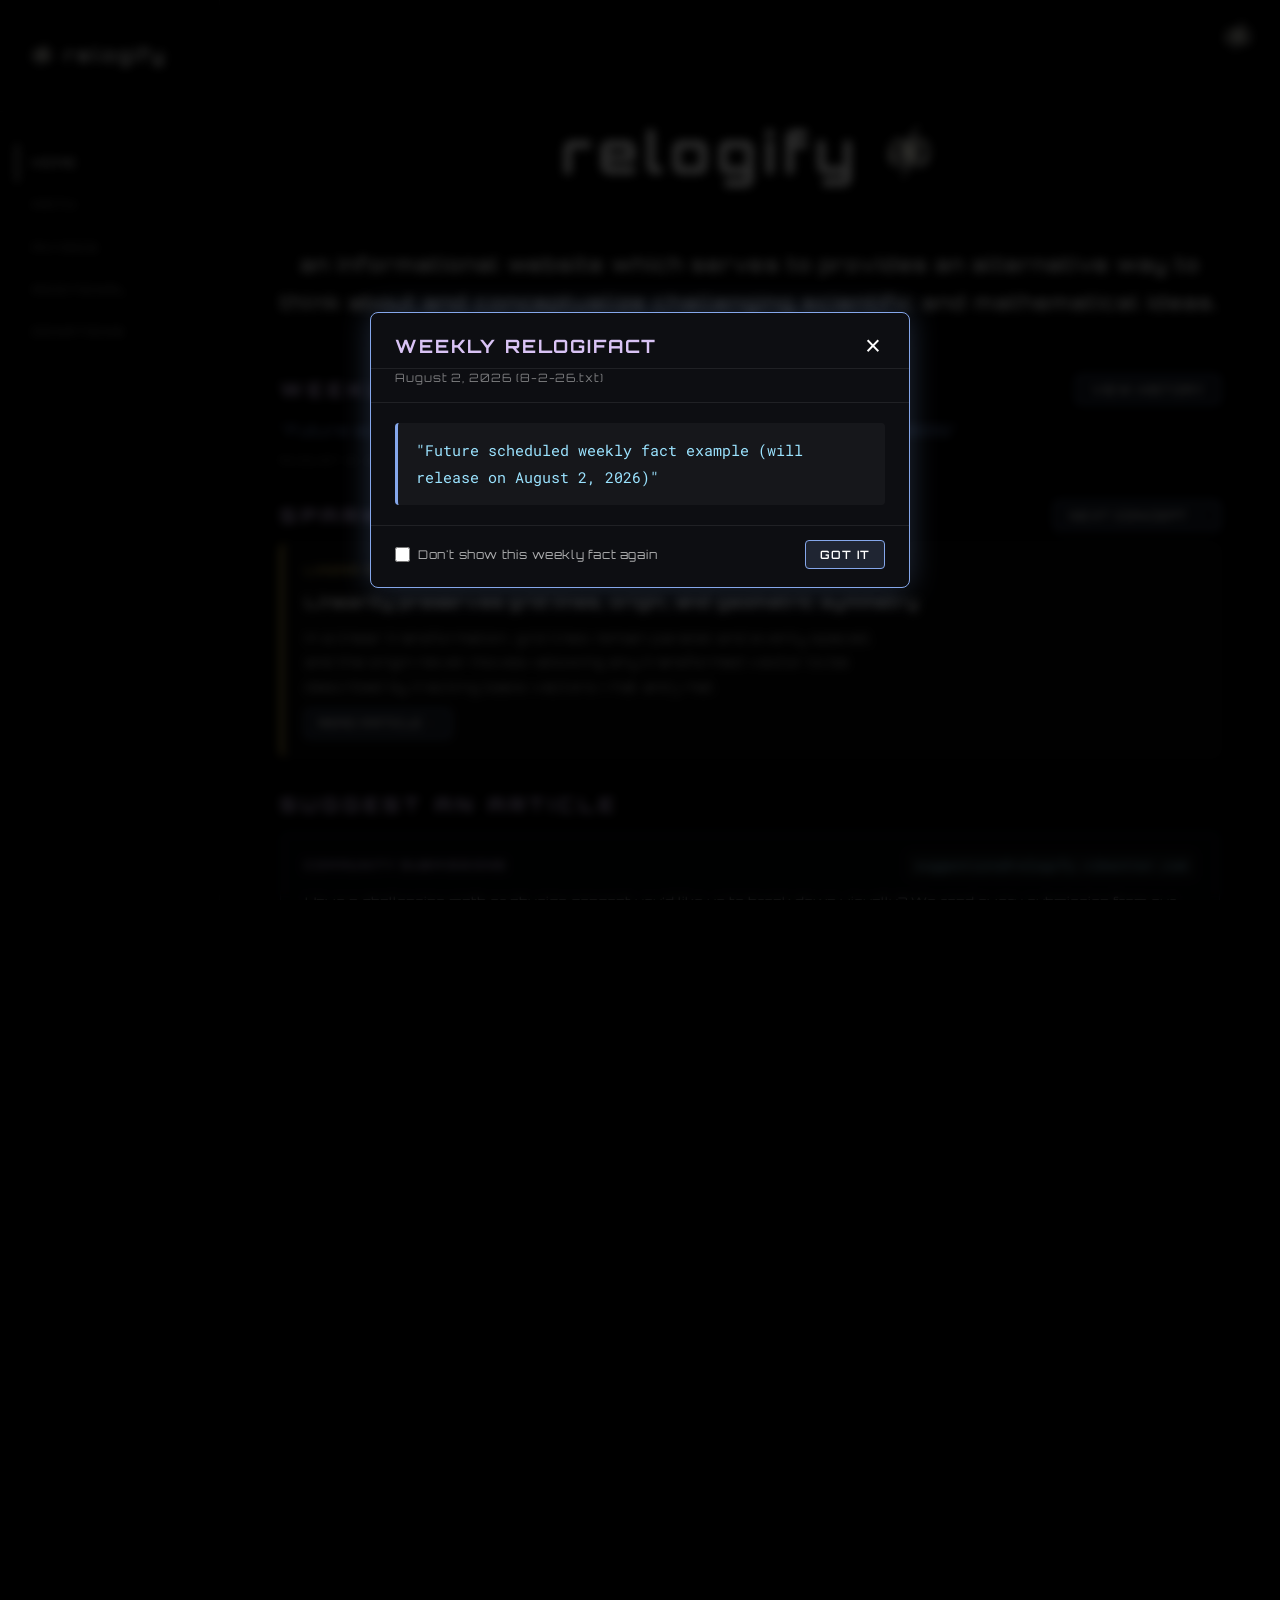
==== commit 698e2606: "Fix #21: Replace external concept explorer items with genuine excerpts from Euclidean Algorithm and " ====
--- a/index.html
+++ b/index.html
@@ -96,8 +96,9 @@
           </div>
           <div class="concept-explorer-card" id="conceptExplorerBox">
             <div class="concept-tag" id="conceptTag">LINEAR ALGEBRA</div>
-            <p class="section-text-2" id="conceptTitle" style="font-size:1.02rem; font-weight:700; color:#fff; margin-bottom:8px;">Determinants measure area scaling and orientation reversal</p>
-            <p class="section-text" id="conceptDesc" style="font-size:0.85rem; line-height:1.8; color:rgba(255,255,255,0.75);">In a 2x2 linear transformation, the determinant calculates how much the area of any region is scaled. A negative determinant indicates that space has been flipped like a mirror reflection.</p>
+            <p class="section-text-2" id="conceptTitle" style="font-size:1.02rem; font-weight:700; color:#fff; margin-bottom:8px;">Linearity preserves grid lines, origin, and geometric symmetry</p>
+            <p class="section-text" id="conceptDesc" style="font-size:0.85rem; line-height:1.8; color:rgba(255,255,255,0.75);">In a linear transformation, grid lines remain parallel and evenly spaced, and the origin never moves—allowing any transformed vector to be described by tracking basis vectors i-hat and j-hat.</p>
+            <a href="linear-algebra.html" id="conceptLink" class="relogifact-history-btn creator-btn" style="margin-top:10px; display:inline-block;">Read Article &rarr;</a>
           </div>
         </div>
 
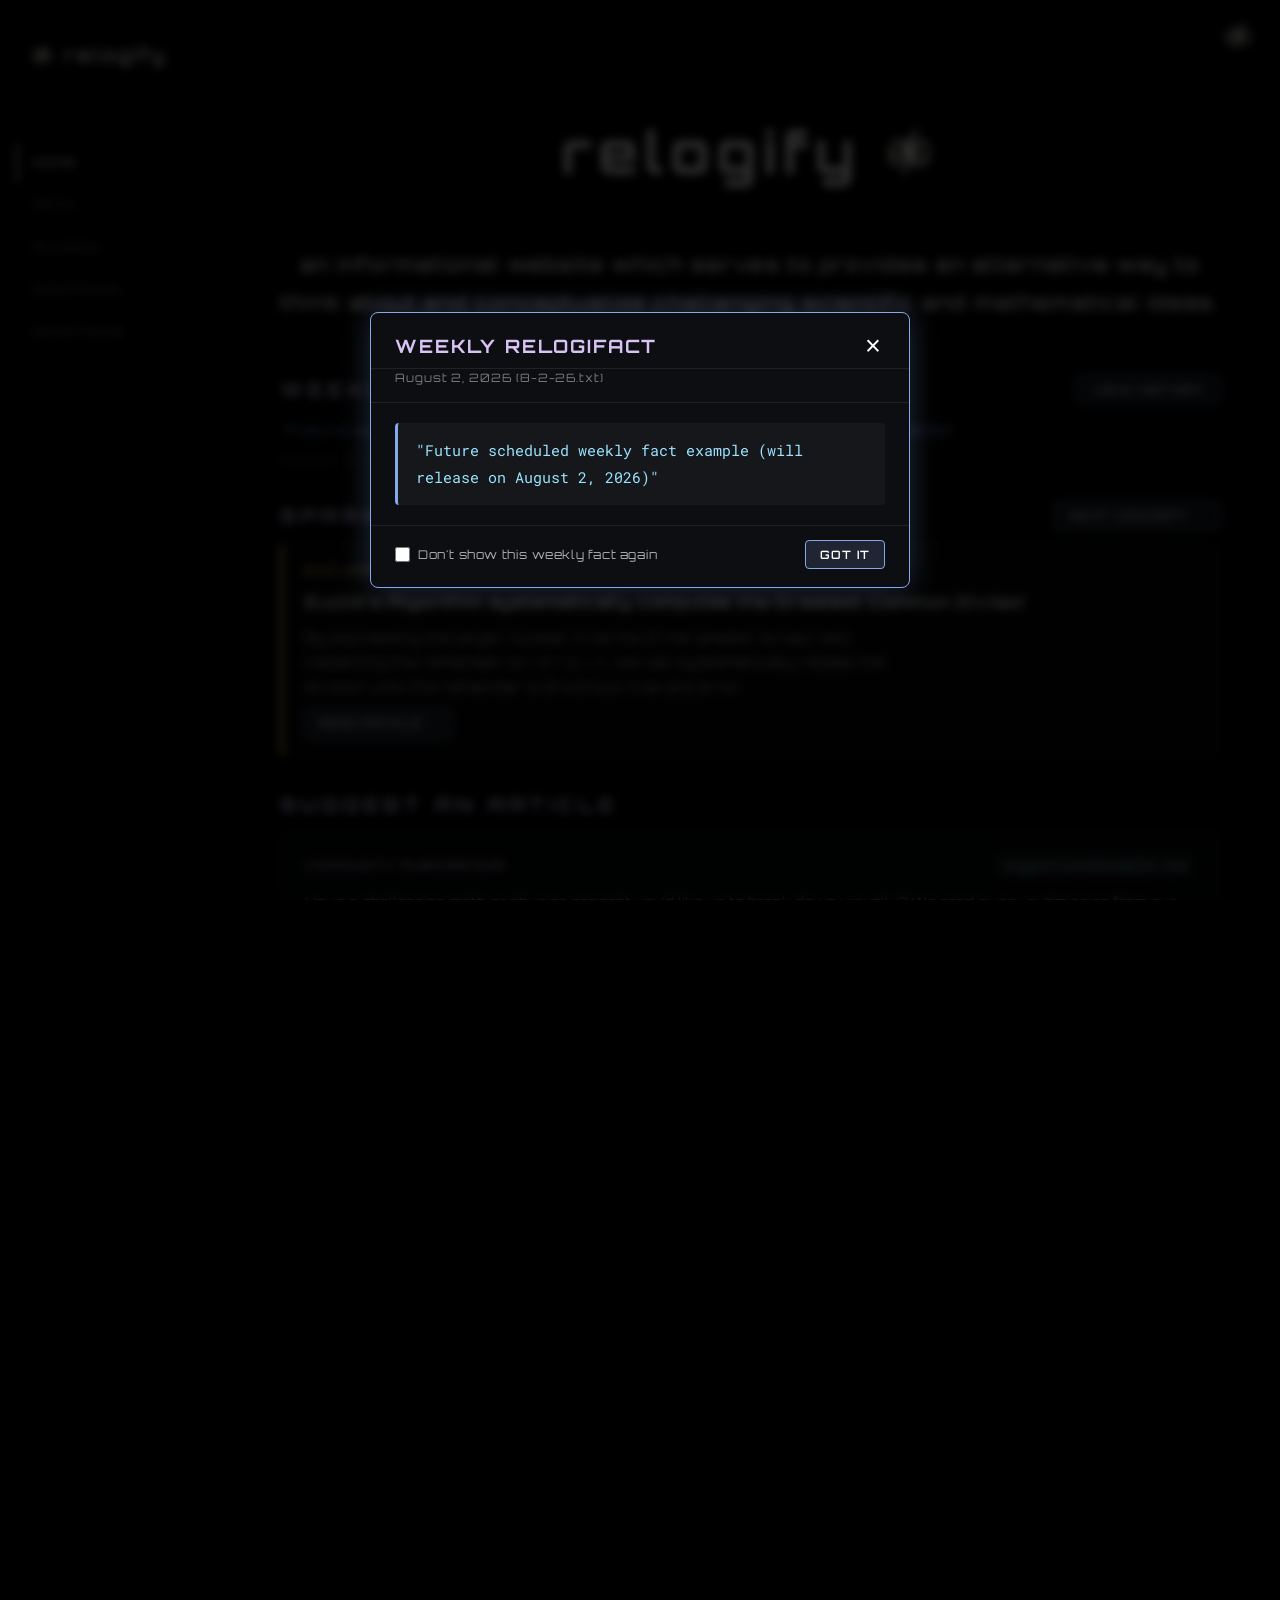
==== commit 429111c4: "Fix #23: Add .article-img-box.medium (380px) for Linear Algebra Image 1 and 2, and update suggestion" ====
--- a/index.html
+++ b/index.html
@@ -108,13 +108,13 @@
           <div class="suggestion-card">
             <div class="suggestion-header">
               <span class="suggestion-tag">COMMUNITY SUBMISSIONS</span>
-              <span class="suggestion-email">suggestions@relogify.vibeotter.com</span>
+              <span class="suggestion-email">suggestions@example.com</span>
             </div>
             <p class="suggestion-desc">
               Have a challenging math or physics concept you'd like us to break down visually? We read every submission from our readers.
             </p>
             <div class="suggestion-actions">
-              <a href="mailto:suggestions@relogify.vibeotter.com?subject=Relogify%20Article%20Suggestion" class="relogifact-history-btn suggestion-btn">
+              <a href="mailto:suggestions@example.com?subject=Relogify%20Article%20Suggestion" class="relogifact-history-btn suggestion-btn">
                 &#9993; Email Suggestion
               </a>
             </div>
--- a/styles.css
+++ b/styles.css
@@ -516,6 +516,35 @@
   height: 100%;
   object-fit: contain;
   padding: 6px;
+}
+
+/* Medium Image Box (for diagrams with labels/equations like Linearity and Unit Square) */
+.article-images.medium {
+  width: 380px;
+  min-width: 380px;
+}
+
+.article-img-box.medium,
+.article-img-box-medium {
+  width: 380px;
+  height: auto;
+  min-height: 270px;
+  background-color: rgba(255, 255, 255, 0.03);
+  border: 1px solid rgba(255, 255, 255, 0.1);
+  border-radius: 6px;
+  overflow: hidden;
+  display: flex;
+  align-items: center;
+  justify-content: center;
+}
+
+.article-img-box.medium img,
+.article-img-box-medium img {
+  width: 100%;
+  height: auto;
+  max-height: 350px;
+  object-fit: contain;
+  padding: 10px;
 }
 
 /* Big image box modifier for featured or proof diagrams */
@@ -1165,7 +1194,8 @@
     flex-direction: column;
   }
 
-  .article-images {
+  .article-images,
+  .article-images.medium {
     width: 100%;
     min-width: auto;
     flex-direction: row;
@@ -1178,6 +1208,8 @@
     aspect-ratio: 4 / 3;
   }
 
+  .article-img-box.medium,
+  .article-img-box-medium,
   .article-img-box.big,
   .article-img-box-big {
     width: 100%;
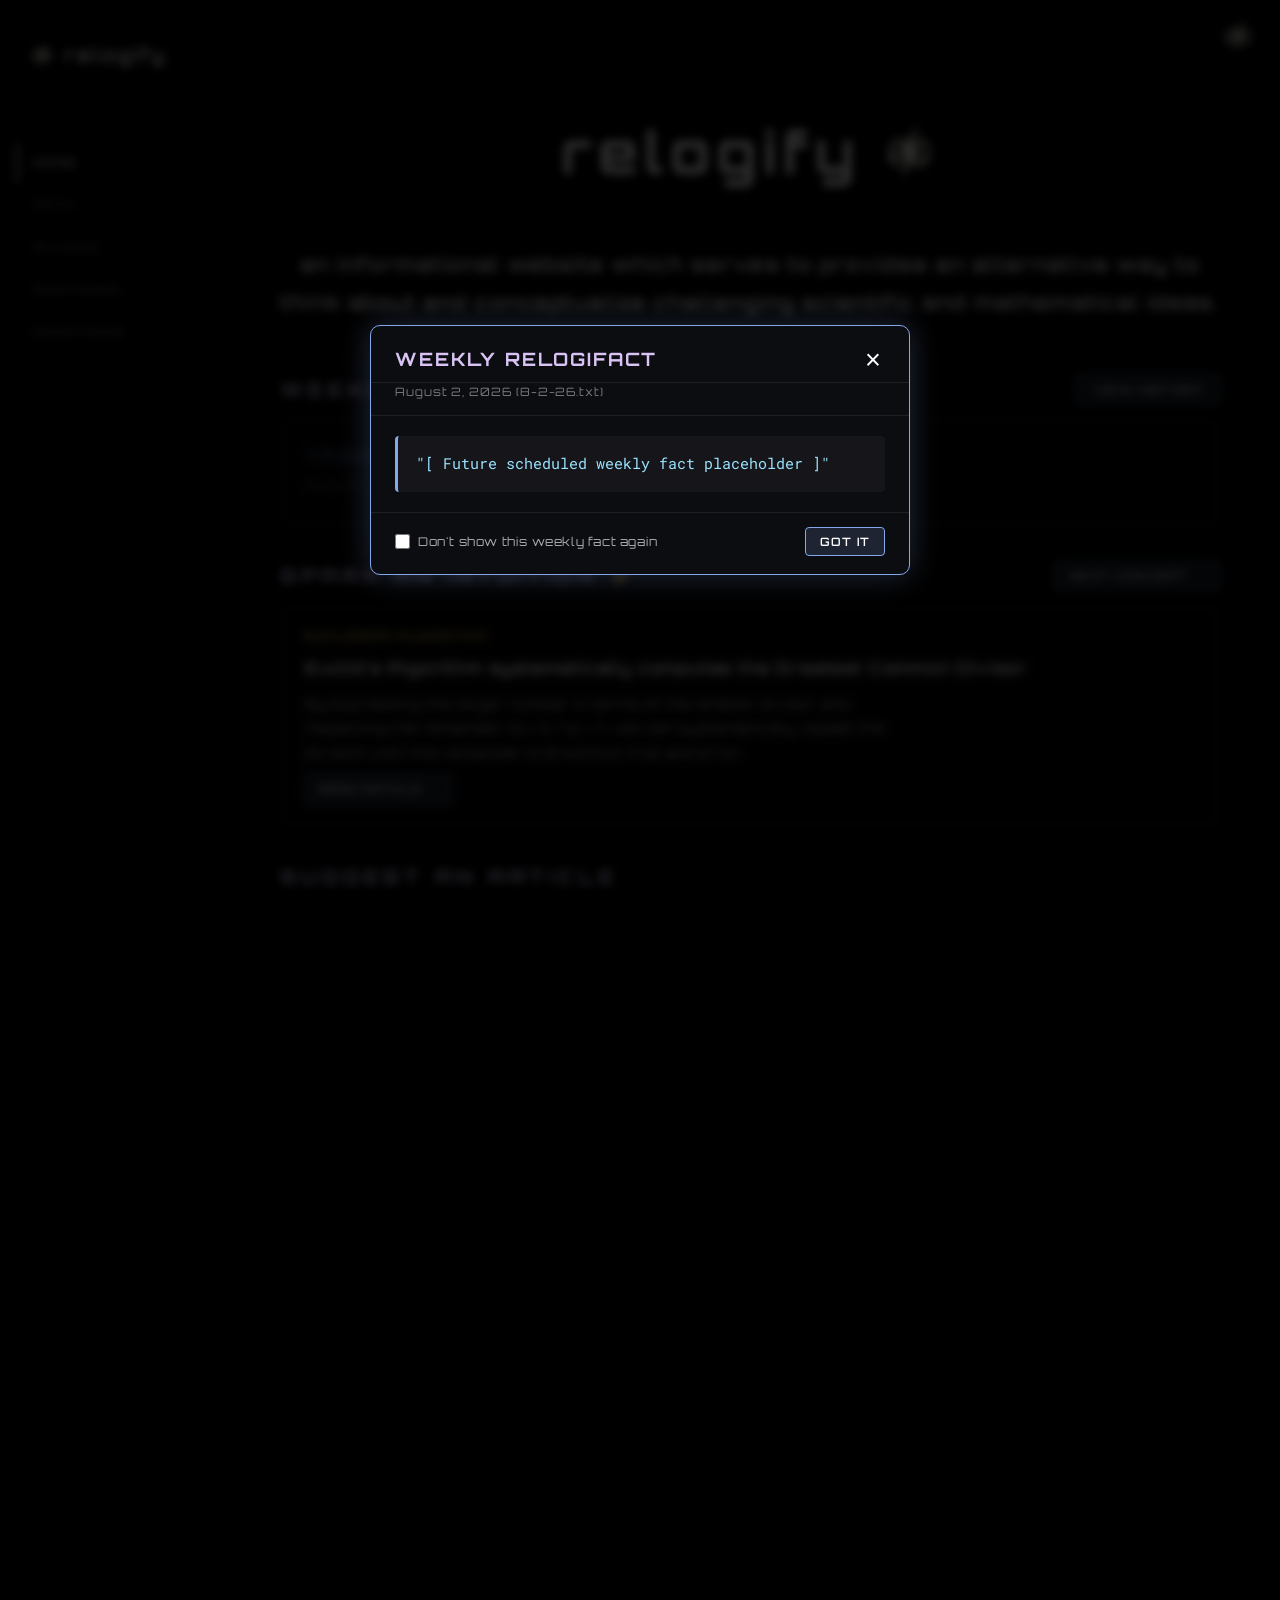
==== commit e2d2a5e9: "Fix #29: Remove AI-made bio text in favor of clean placeholders, and refine homepage cards into mini" ====
--- a/index.html
+++ b/index.html
@@ -111,7 +111,7 @@
               <span class="suggestion-email">suggestions@example.com</span>
             </div>
             <p class="suggestion-desc">
-              Have a challenging math or physics concept you'd like us to break down visually? We read every submission from our readers.
+              [ Article suggestions placeholder — readers can submit article ideas by emailing <span class="math-inline">suggestions@example.com</span> ]
             </p>
             <div class="suggestion-actions">
               <a href="mailto:suggestions@example.com?subject=Relogify%20Article%20Suggestion" class="relogifact-history-btn suggestion-btn">
@@ -141,7 +141,7 @@
                 <p class="creator-role">Author & Founder</p>
                 <p class="creator-location">&#128205; Baltimore, Maryland</p>
                 <p class="creator-bio">
-                  Passionate about theoretical physics, mathematical proofs, and providing intuitive geometric explanations for challenging scientific ideas. Dedicated to making advanced math and science accessible to curious minds.
+                  [ Creator bio placeholder — add your academic background, research interests, and bio here ]
                 </p>
                 <div class="creator-links">
                   <a href="mailto:gaireprajwal4@gmail.com" class="relogifact-history-btn creator-btn">&#9993; Email</a>
@@ -161,7 +161,7 @@
                 <p class="creator-role">Web Admin & Frontend Developer</p>
                 <p class="creator-location">&#128205; Baltimore, Maryland</p>
                 <p class="creator-bio">
-                  Focused on building clean, high-performance static websites with futuristic sci-fi aesthetics and responsive interactive experiences. Experienced in vanilla frontend architecture and UX design.
+                  [ Creator bio placeholder — add your background, technical focus, and bio here ]
                 </p>
                 <div class="creator-links">
                   <a href="mailto:JohnMCummiskey@protonmail.com" class="relogifact-history-btn creator-btn">&#9993; Email</a>
--- a/styles.css
+++ b/styles.css
@@ -227,7 +227,7 @@
   font-weight: 700;
   letter-spacing: 0.25em;
   text-transform: uppercase;
-  color: rgba(255, 255, 255, 0.35);
+  color: rgba(255, 255, 255, 0.30);
   margin-bottom: 10px;
 }
 
@@ -302,6 +302,7 @@
   color: rgb(217, 195, 245);
   margin-top: 24px;
   margin-bottom: 12px;
+  padding-left: 28px;
 }
 
 .subheading-red,
@@ -314,6 +315,7 @@
   color: rgba(231, 56, 94, 0.932);
   margin-top: 24px;
   margin-bottom: 12px;
+  padding-left: 28px;
 }
 
 .subheading-yellow,
@@ -327,6 +329,7 @@
   color: #ffd866;
   margin-top: 24px;
   margin-bottom: 12px;
+  padding-left: 28px;
 }
 
 .text-red,
@@ -358,7 +361,7 @@
 .article-text .article-note,
 .article-text p.article-note {
   font-size: 0.78rem;
-  color: rgba(255, 255, 255, 0.45);
+  color: rgba(255, 255, 255, 0.30);
   line-height: 1.7;
   font-style: italic;
   margin: 12px 0;
@@ -488,6 +491,13 @@
   letter-spacing: 0.04em;
   color: rgba(255, 255, 255, 0.8);
   line-height: 2;
+}
+
+/* Extra paragraph indent for alternating paragraphs to make text less condensed */
+.article-text p.indent,
+.article-text p.indented-p,
+.article-text div.indent {
+  padding-left: 28px;
 }
 
 .article-images {
@@ -754,7 +764,17 @@
 }
 
 .current-weekly-fact {
-  margin-top: 10px;
+  background: rgba(255, 255, 255, 0.02);
+  border: 1px solid rgba(255, 255, 255, 0.12);
+  border-radius: 8px;
+  padding: 24px;
+  margin-top: 12px;
+  transition: all 0.25s ease;
+}
+
+.current-weekly-fact:hover {
+  border-color: rgba(255, 255, 255, 0.35);
+  background: rgba(255, 255, 255, 0.035);
 }
 
 .relogifact-history-btn {
@@ -804,15 +824,15 @@
 
 /* Modal Box */
 .modal-box {
-  background-color: #0d0e12;
-  border: 1px solid rgba(255, 255, 255, 0.18);
-  border-radius: 8px;
+  background-color: #0c0d11;
+  border: 1px solid rgba(133, 167, 235, 0.35);
+  border-radius: 10px;
   width: 100%;
   max-width: 620px;
   max-height: 80vh;
   display: flex;
   flex-direction: column;
-  box-shadow: 0 10px 40px rgba(0, 0, 0, 0.9);
+  box-shadow: 0 15px 50px rgba(0, 0, 0, 0.95), 0 0 30px rgba(133, 167, 235, 0.15);
   overflow: hidden;
 }
 
@@ -899,17 +919,17 @@
 ============================================ */
 
 .concept-explorer-card {
-  background: rgba(255, 255, 255, 0.03);
-  border: 1px solid rgba(255, 255, 255, 0.15);
-  border-left: 3px solid #ffd866;
-  border-radius: 6px;
-  padding: 18px 22px;
+  background: rgba(255, 255, 255, 0.02);
+  border: 1px solid rgba(255, 255, 255, 0.12);
+  border-radius: 8px;
+  padding: 24px;
+  margin-top: 12px;
   transition: all 0.25s ease;
 }
 
 .concept-explorer-card:hover {
-  border-color: rgba(255, 216, 102, 0.5);
-  box-shadow: 0 0 20px rgba(255, 216, 102, 0.12);
+  border-color: rgba(255, 255, 255, 0.35);
+  background: rgba(255, 255, 255, 0.035);
 }
 
 .concept-tag {
@@ -922,10 +942,11 @@
 }
 
 .suggestion-card {
-  background: rgba(133, 167, 235, 0.04);
-  border: 1px solid rgba(133, 167, 235, 0.25);
+  background: rgba(255, 255, 255, 0.02);
+  border: 1px solid rgba(255, 255, 255, 0.12);
   border-radius: 8px;
-  padding: 20px 24px;
+  padding: 24px;
+  margin-top: 12px;
   display: flex;
   flex-direction: column;
   gap: 12px;
@@ -933,8 +954,8 @@
 }
 
 .suggestion-card:hover {
-  border-color: rgb(133, 167, 235);
-  box-shadow: 0 0 24px rgba(133, 167, 235, 0.2);
+  border-color: rgba(255, 255, 255, 0.35);
+  background: rgba(255, 255, 255, 0.035);
 }
 
 .suggestion-header {
@@ -1053,10 +1074,10 @@
 }
 
 .creator-card {
-  background: rgba(255, 255, 255, 0.03);
-  border: 1px solid rgba(255, 255, 255, 0.15);
+  background: rgba(255, 255, 255, 0.02);
+  border: 1px solid rgba(255, 255, 255, 0.12);
   border-radius: 8px;
-  padding: 22px;
+  padding: 24px;
   display: flex;
   flex-direction: column;
   gap: 16px;
@@ -1064,8 +1085,8 @@
 }
 
 .creator-card:hover {
-  border-color: rgb(217, 195, 245);
-  box-shadow: 0 0 25px rgba(217, 195, 245, 0.12);
+  border-color: rgba(255, 255, 255, 0.35);
+  background: rgba(255, 255, 255, 0.035);
 }
 
 .creator-avatar-wrap {
@@ -1236,4 +1257,19 @@
     padding-left: 16px;
     padding-right: 16px;
   }
+
+  .article-text p.indent,
+  .article-text p.indented-p,
+  .article-text div.indent,
+  .subheading-purple,
+  .article-text .subheading-purple,
+  .article-text p.subheading-purple,
+  .subheading-red,
+  .article-text .subheading-red,
+  .article-text p.subheading-red,
+  .subheading-yellow,
+  .article-text .subheading-yellow,
+  .article-text p.subheading-yellow {
+    padding-left: 14px;
+  }
 }
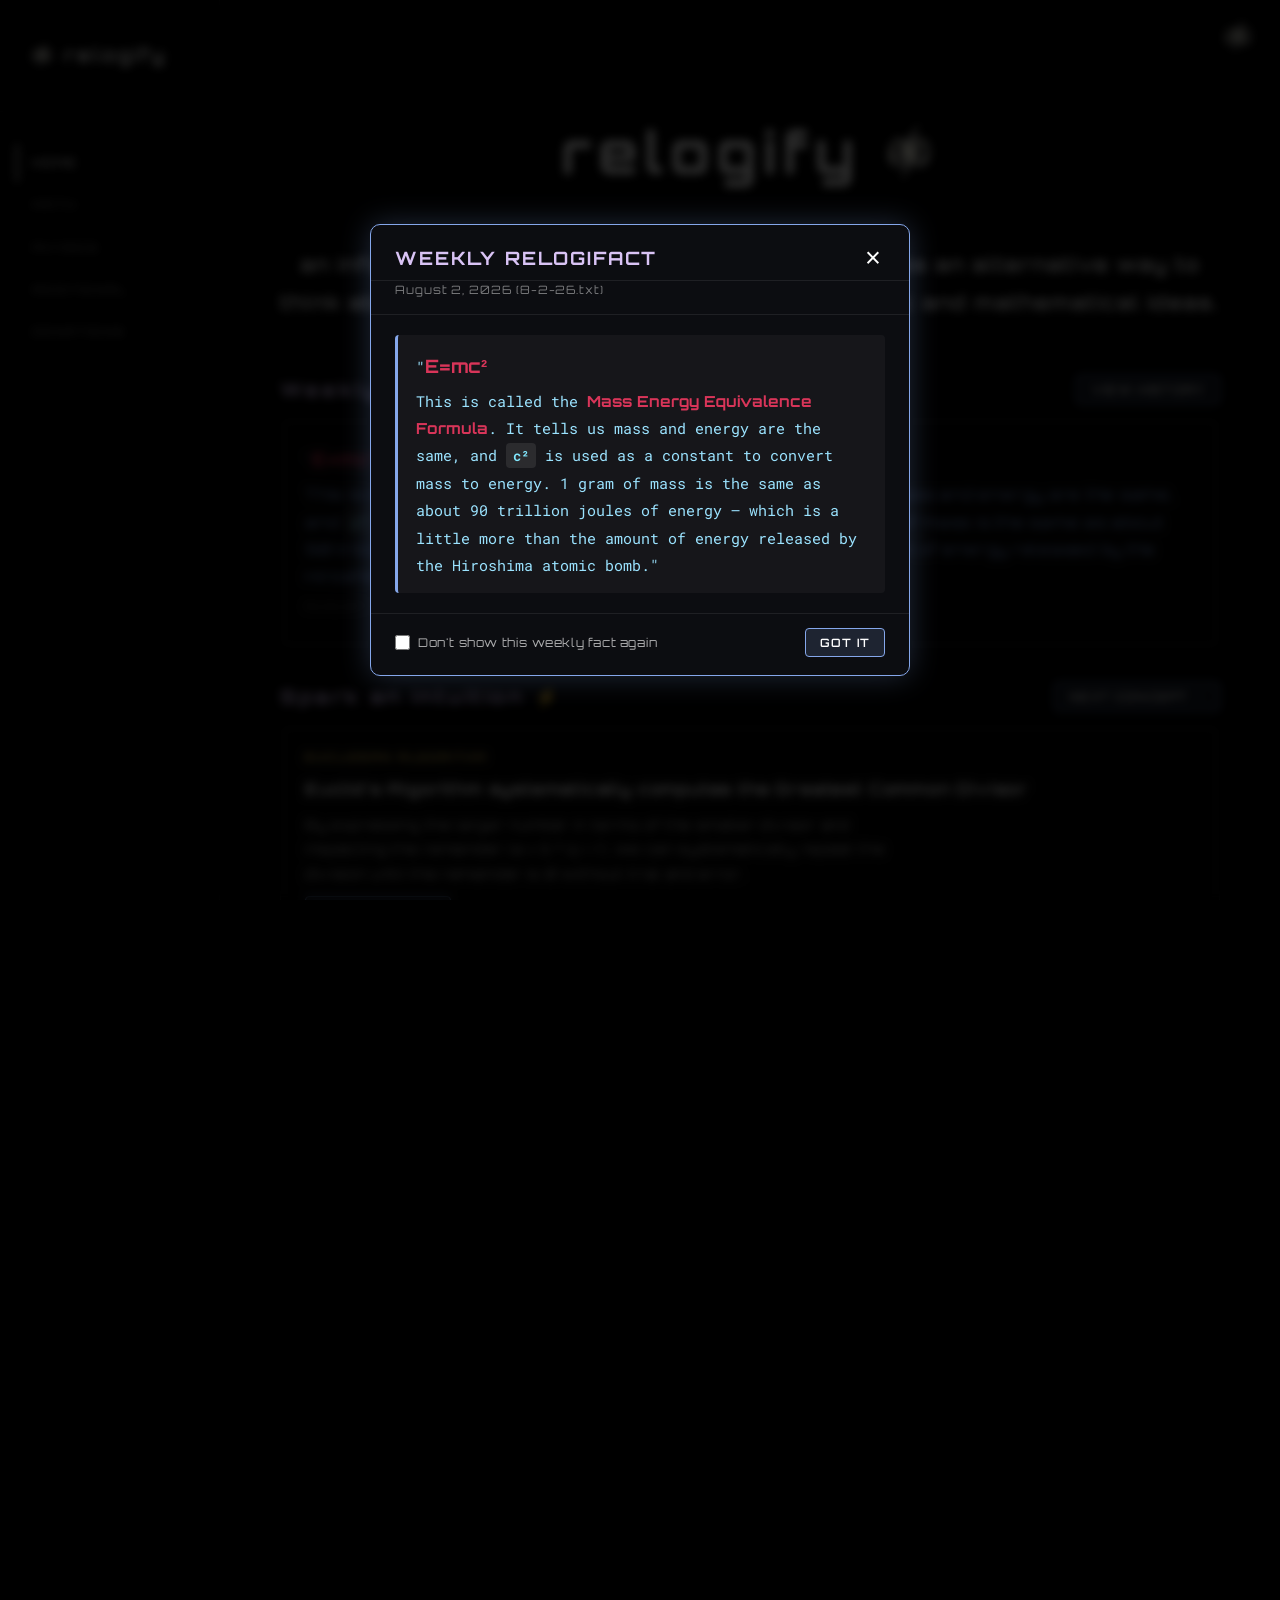
==== commit 90249010: "Fix #51: Add Relogifact of the Week #2 for E=mc2 and Mass Energy Equivalence Formula" ====
--- a/index.html
+++ b/index.html
@@ -83,8 +83,8 @@
             <button class="relogifact-history-btn" id="openHistoryBtn">View History</button>
           </div>
           <div class="current-weekly-fact" id="currentWeeklyFactBox">
-            <div class="section-text-2" id="currentWeeklyFactText" style="font-size:0.95rem; line-height:1.8;">"<span class="section-text-3">1729</span> is the smallest number which can be expressed as the sum of two cubes in two different ways: <div class="math-equation">1729 = 1³ + 12³ = 9³ + 10³</div> This number is known as the Hardy-Ramanujan number, or Ramanujan's Constant, named after the mathematicians G.H. Hardy and Srinivasa Ramanujan."</div>
-            <p class="section-label" id="currentWeeklyFactDate" style="margin-top: 8px;">July 30, 2026</p>
+            <div class="section-text-2" id="currentWeeklyFactText" style="font-size:0.95rem; line-height:1.8;">"<span class="text-red" style="font-size: 1.15rem; font-weight: 700; display: inline-block; margin-bottom: 6px;">E=mc²</span> <br> This is called the <span class="text-red">Mass Energy Equivalence Formula</span>. It tells us mass and energy are the same, and <span class="math-inline">c²</span> is used as a constant to convert mass to energy. 1 gram of mass is the same as about 90 trillion joules of energy — which is a little more than the amount of energy released by the Hiroshima atomic bomb."</div>
+            <p class="section-label" id="currentWeeklyFactDate" style="margin-top: 8px;">August 2, 2026</p>
           </div>
         </div>
 
--- a/styles.css
+++ b/styles.css
@@ -237,10 +237,10 @@
   font-family: 'Orbitron', Arial, sans-serif;
   font-size: 1.22rem;
   font-weight: 700;
-  letter-spacing: 0.25em;
-  text-transform: uppercase;
+  letter-spacing: 0.15em;
   color: rgb(217, 195, 245);
-  margin-bottom: 10px;
+  margin-top: 24px;
+  margin-bottom: 14px;
 }
 
 .section-text {
@@ -294,42 +294,40 @@
 .subheading-purple,
 .article-text .subheading-purple,
 .article-text p.subheading-purple {
-  font-family: 'Orbitron', Arial, sans-serif;
-  font-size: 1.05rem;
-  font-weight: 700;
-  letter-spacing: 0.15em;
-  text-transform: uppercase;
-  color: rgb(217, 195, 245);
-  margin-top: 24px;
-  margin-bottom: 12px;
-  padding-left: 28px;
+  font-family: 'Orbitron', Arial, sans-serif !important;
+  font-size: 1.22rem !important;
+  font-weight: 700 !important;
+  letter-spacing: 0.15em !important;
+  color: rgb(217, 195, 245) !important;
+  margin-top: 28px !important;
+  margin-bottom: 12px !important;
+  text-indent: 0 !important;
 }
 
 .subheading-red,
 .article-text .subheading-red,
 .article-text p.subheading-red {
-  font-family: 'Orbitron', Arial, sans-serif;
-  font-size: 1.05rem;
-  font-weight: 700;
-  letter-spacing: 0.08em;
-  color: rgba(231, 56, 94, 0.932);
-  margin-top: 24px;
-  margin-bottom: 12px;
-  padding-left: 28px;
+  font-family: 'Orbitron', Arial, sans-serif !important;
+  font-size: 1.22rem !important;
+  font-weight: 700 !important;
+  letter-spacing: 0.15em !important;
+  color: rgba(231, 56, 94, 0.932) !important;
+  margin-top: 28px !important;
+  margin-bottom: 12px !important;
+  text-indent: 0 !important;
 }
 
 .subheading-yellow,
 .article-text .subheading-yellow,
 .article-text p.subheading-yellow {
-  font-family: 'Orbitron', Arial, sans-serif;
-  font-size: 1.22rem;
-  font-weight: 700;
-  letter-spacing: 0.2em;
-  text-transform: uppercase;
-  color: #ffd866;
-  margin-top: 24px;
-  margin-bottom: 12px;
-  padding-left: 28px;
+  font-family: 'Orbitron', Arial, sans-serif !important;
+  font-size: 1.22rem !important;
+  font-weight: 700 !important;
+  letter-spacing: 0.15em !important;
+  color: #ffd866 !important;
+  margin-top: 28px !important;
+  margin-bottom: 12px !important;
+  text-indent: 0 !important;
 }
 
 .text-red,
@@ -341,6 +339,14 @@
   color: rgba(231, 56, 94, 0.932);
 }
 
+.text-pink,
+.article-text .text-pink,
+.article-text span.text-pink {
+  font-family: 'Orbitron', Arial, sans-serif;
+  font-weight: 700;
+  color: #ff79c6;
+}
+
 .text-yellow,
 .article-text .text-yellow,
 .article-text span.text-yellow {
@@ -355,6 +361,40 @@
   font-family: 'Orbitron', Arial, sans-serif;
   font-weight: 700;
   color: #69f0ae;
+}
+
+.subheading-green,
+.article-text .subheading-green,
+.article-text p.subheading-green {
+  font-family: 'Orbitron', Arial, sans-serif !important;
+  font-size: 1.22rem !important;
+  font-weight: 700 !important;
+  letter-spacing: 0.15em !important;
+  color: #69f0ae !important;
+  margin-top: 28px !important;
+  margin-bottom: 14px !important;
+  text-indent: 0 !important;
+}
+
+.subheading-brown,
+.article-text .subheading-brown,
+.article-text p.subheading-brown {
+  font-family: 'Orbitron', Arial, sans-serif !important;
+  font-size: 1.22rem !important;
+  font-weight: 700 !important;
+  letter-spacing: 0.15em !important;
+  color: #d7ccc8 !important;
+  margin-top: 28px !important;
+  margin-bottom: 14px !important;
+  text-indent: 0 !important;
+}
+
+.text-brown,
+.article-text .text-brown,
+.article-text span.text-brown {
+  font-family: 'Orbitron', Arial, sans-serif;
+  font-weight: 700;
+  color: #d7ccc8;
 }
 
 .article-note,
@@ -476,21 +516,40 @@
   display: flex;
   flex-direction: row;
   align-items: flex-start;
-  gap: 7px;
-  margin-top: 8px;
+  gap: 24px;
+  margin-top: 18px;
+  margin-bottom: 20px;
 }
 
 .article-text {
   flex: 1;
   min-width: 0;
-}
-
-.article-text p:not([class*="section-"]) {
+  max-width: 580px;
+}
+
+.article-text p:not([class*="section-"]):not([class*="subheading-"]):not(.article-note) {
   font-size: 0.85rem;
   font-weight: 400;
   letter-spacing: 0.04em;
   color: rgba(255, 255, 255, 0.8);
   line-height: 2;
+  text-indent: 28px;
+  margin-bottom: 16px;
+}
+
+.article-text p.section-label,
+.article-text p.section-label-big,
+.article-text p.subheading-purple,
+.article-text p.subheading-red,
+.article-text p.subheading-yellow,
+.article-text p.subheading-green,
+.article-text p.subheading-brown,
+.article-text p.article-note {
+  text-indent: 0;
+}
+
+.article-text p:last-child {
+  margin-bottom: 0;
 }
 
 /* Extra paragraph indent for alternating paragraphs to make text less condensed */
@@ -607,14 +666,17 @@
   letter-spacing: 0.02em;
 }
 
-.math-inline {
-  font-family: 'Roboto Mono', 'Courier New', monospace;
-  font-size: 0.9rem;
-  font-weight: 500;
-  color: #9be3ff;
-  background-color: rgba(255, 255, 255, 0.05);
-  padding: 2px 6px;
-  border-radius: 4px;
+.math-inline,
+.article-text .math-inline,
+.article-text p .math-inline,
+.article-text span.math-inline {
+  font-family: 'Roboto Mono', 'Courier New', monospace !important;
+  font-size: 0.9rem !important;
+  font-weight: 600 !important;
+  color: #82e9ff !important;
+  background-color: rgba(255, 255, 255, 0.09) !important;
+  padding: 3px 7px !important;
+  border-radius: 4px !important;
 }
 
 /* ============================================
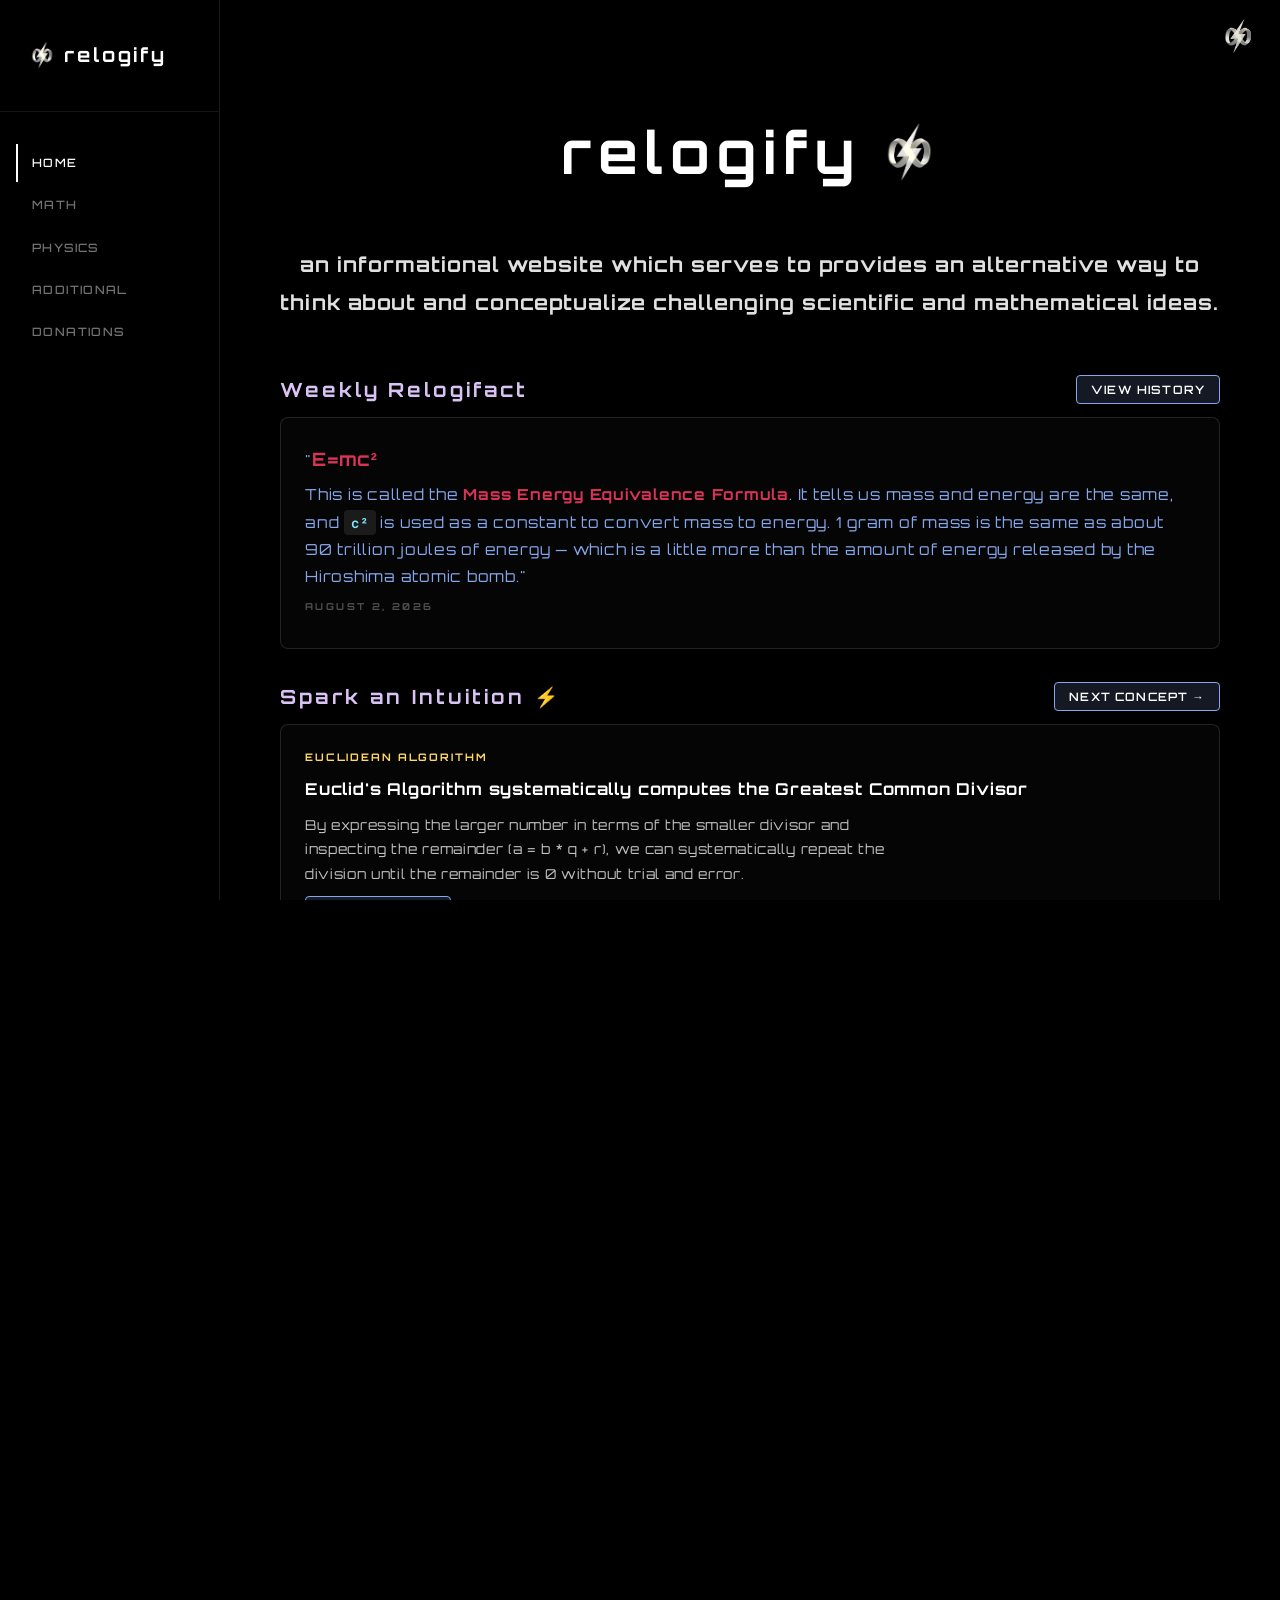
==== commit e7ac3abf: "Fix #52: Update creator cards, suggestions email, and add donations notice popup modal" ====
--- a/index.html
+++ b/index.html
@@ -108,13 +108,13 @@
           <div class="suggestion-card">
             <div class="suggestion-header">
               <span class="suggestion-tag">COMMUNITY SUBMISSIONS</span>
-              <span class="suggestion-email">suggestions@example.com</span>
+              <span class="suggestion-email">gaireprajwal4@gmail.com</span>
             </div>
             <p class="suggestion-desc">
-              [ Article suggestions placeholder — readers can submit article ideas by emailing <span class="math-inline">suggestions@example.com</span> ]
+              Readers can submit article ideas by emailing <span class="math-inline">gaireprajwal4@gmail.com</span>
             </p>
             <div class="suggestion-actions">
-              <a href="mailto:suggestions@example.com?subject=Relogify%20Article%20Suggestion" class="relogifact-history-btn suggestion-btn">
+              <a href="mailto:gaireprajwal4@gmail.com?subject=Relogify%20Article%20Suggestion" class="relogifact-history-btn suggestion-btn">
                 &#9993; Email Suggestion
               </a>
             </div>
@@ -140,13 +140,10 @@
                 <h3 class="creator-name">Prajwal Sharma-Gaire</h3>
                 <p class="creator-role">Author & Founder</p>
                 <p class="creator-location">&#128205; Baltimore, Maryland</p>
-                <p class="creator-bio">
-                  [ Creator bio placeholder — add your academic background, research interests, and bio here ]
-                </p>
+                <p class="creator-bio"></p>
                 <div class="creator-links">
                   <a href="mailto:gaireprajwal4@gmail.com" class="relogifact-history-btn creator-btn">&#9993; Email</a>
-                  <a href="#" class="relogifact-history-btn creator-btn creator-btn-alt" title="Portfolio placeholder">Portfolio</a>
-                  <a href="#" class="relogifact-history-btn creator-btn creator-btn-alt" title="Resume placeholder">Resume</a>
+                  <a href="https://github.com/gilohgybusiness-design" target="_blank" rel="noopener" class="relogifact-history-btn creator-btn creator-btn-alt">GitHub</a>
                 </div>
               </div>
             </div>
@@ -160,13 +157,10 @@
                 <h3 class="creator-name">John Cummiskey</h3>
                 <p class="creator-role">Web Admin & Frontend Developer</p>
                 <p class="creator-location">&#128205; Baltimore, Maryland</p>
-                <p class="creator-bio">
-                  [ Creator bio placeholder — add your background, technical focus, and bio here ]
-                </p>
+                <p class="creator-bio"></p>
                 <div class="creator-links">
                   <a href="mailto:JohnMCummiskey@protonmail.com" class="relogifact-history-btn creator-btn">&#9993; Email</a>
-                  <a href="#" class="relogifact-history-btn creator-btn creator-btn-alt" title="Portfolio placeholder">Portfolio</a>
-                  <a href="#" class="relogifact-history-btn creator-btn creator-btn-alt" title="GitHub placeholder">GitHub</a>
+                  <a href="https://github.com/John432354" target="_blank" rel="noopener" class="relogifact-history-btn creator-btn creator-btn-alt">GitHub</a>
                 </div>
               </div>
             </div>
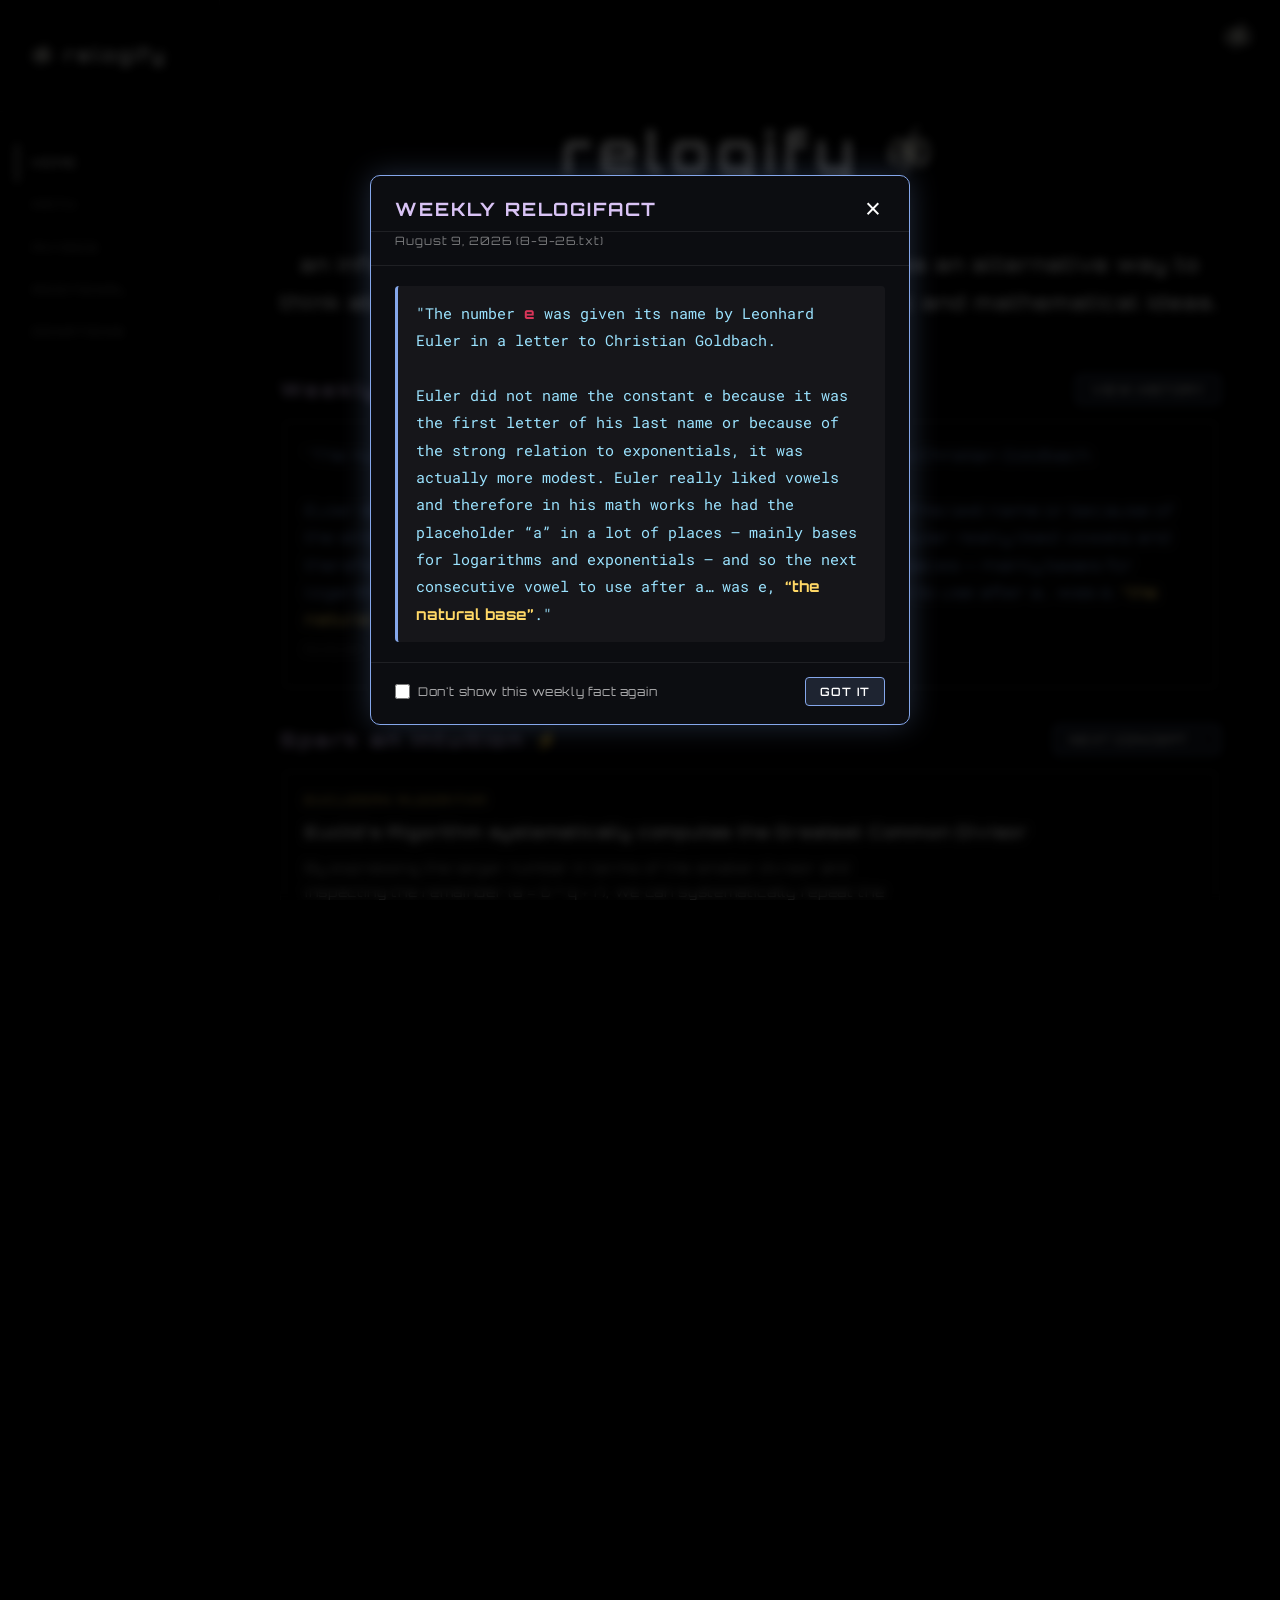
==== commit ad629906: "Fix #54: Add Relogifact of the Week #3 for August 9 2026 on Euler naming the constant e" ====
--- a/index.html
+++ b/index.html
@@ -83,8 +83,8 @@
             <button class="relogifact-history-btn" id="openHistoryBtn">View History</button>
           </div>
           <div class="current-weekly-fact" id="currentWeeklyFactBox">
-            <div class="section-text-2" id="currentWeeklyFactText" style="font-size:0.95rem; line-height:1.8;">"<span class="text-red" style="font-size: 1.15rem; font-weight: 700; display: inline-block; margin-bottom: 6px;">E=mc²</span> <br> This is called the <span class="text-red">Mass Energy Equivalence Formula</span>. It tells us mass and energy are the same, and <span class="math-inline">c²</span> is used as a constant to convert mass to energy. 1 gram of mass is the same as about 90 trillion joules of energy — which is a little more than the amount of energy released by the Hiroshima atomic bomb."</div>
-            <p class="section-label" id="currentWeeklyFactDate" style="margin-top: 8px;">August 2, 2026</p>
+            <div class="section-text-2" id="currentWeeklyFactText" style="font-size:0.95rem; line-height:1.8;">"The number <span class="text-red">e</span> was given its name by Leonhard Euler in a letter to Christian Goldbach. <br><br> Euler did not name the constant e because it was the first letter of his last name or because of the strong relation to exponentials, it was actually more modest. Euler really liked vowels and therefore in his math works he had the placeholder “a” in a lot of places — mainly bases for logarithms and exponentials — and so the next consecutive vowel to use after a… was e, <span class="text-yellow">“the natural base”</span>."</div>
+            <p class="section-label" id="currentWeeklyFactDate" style="margin-top: 8px;">August 9, 2026</p>
           </div>
         </div>
 
